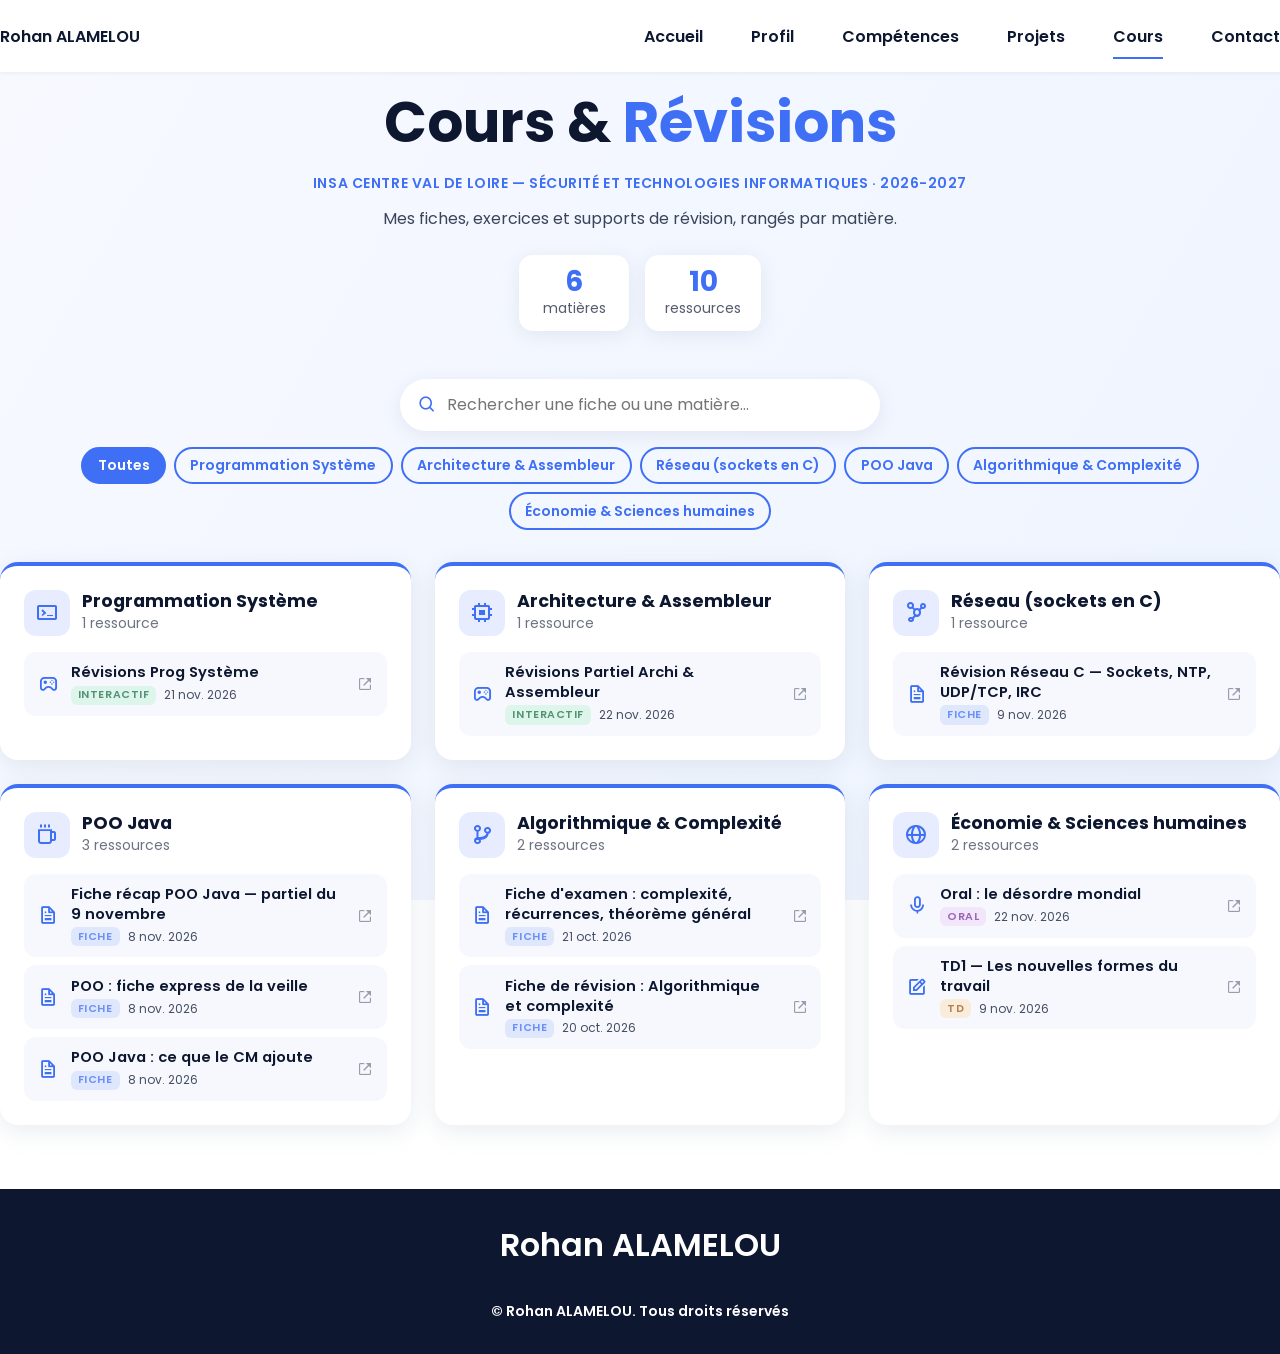
==== cours.html @ bf13a0bb "Ajoute une page hub Cours & Révisions - cours.html : hub des fiches de révision par matière (recherc" ====
<!DOCTYPE html>
<html lang="fr">
    <head>
        <meta charset="UTF-8">
        <meta name="viewport" content="width=device-width, initial-scale=1.0">
        <link rel="stylesheet" href="assets/css/styles.css">
        <link rel="stylesheet" href="assets/css/cours.css">
        <link href='https://cdn.jsdelivr.net/npm/boxicons@2.0.5/css/boxicons.min.css' rel='stylesheet'>
        <title>Cours &amp; Révisions - Rohan ALAMELOU</title>
    </head>
    <body>
        <div class="animated-dots" aria-hidden="true"></div>

        <!--===== HEADER =====-->
        <header class="l-header">
            <nav class="nav bd-grid">
                <div>
                    <a href="index.html" class="nav__logo">Rohan ALAMELOU</a>
                </div>
                <div class="nav__menu" id="nav-menu">
                    <ul class="nav__list">
                        <li class="nav__item"><a href="index.html#home" class="nav__link">Accueil</a></li>
                        <li class="nav__item"><a href="index.html#about" class="nav__link">Profil</a></li>
                        <li class="nav__item"><a href="index.html#skills" class="nav__link">Compétences</a></li>
                        <li class="nav__item"><a href="index.html#experience-details" class="nav__link">Projets</a></li>
                        <li class="nav__item"><a href="cours.html" class="nav__link active-link">Cours</a></li>
                        <li class="nav__item"><a href="index.html#contact" class="nav__link">Contact</a></li>
                    </ul>
                </div>
                <div class="nav__toggle" id="nav-toggle">
                    <i class='bx bx-menu'></i>
                </div>
            </nav>
        </header>

        <main class="l-main">
            <!--===== EN-TÊTE DU HUB =====-->
            <section class="hub section bd-grid">
                <div class="hub__intro">
                    <h1 class="hub__title">Cours &amp; <span class="hub__title-color">Révisions</span></h1>
                    <p class="hub__formation" id="hub-formation"></p>
                    <p class="hub__lead">Mes fiches, exercices et supports de révision, rangés par matière.</p>
                    <div class="hub__stats" id="hub-stats"></div>
                    <p class="hub__next-exam" id="hub-next-exam" hidden></p>
                </div>

                <!--===== RECHERCHE + FILTRES =====-->
                <div class="hub__toolbar">
                    <label class="hub__search">
                        <i class='bx bx-search'></i>
                        <input type="search" id="hub-search" placeholder="Rechercher une fiche ou une matière…" autocomplete="off">
                    </label>
                    <div class="hub__filters" id="hub-filters" role="group" aria-label="Filtrer par matière"></div>
                </div>

                <!--===== MATIÈRES (générées par assets/js/cours.js) =====-->
                <div class="hub__grid" id="hub-grid"></div>
                <p class="hub__empty" id="hub-empty" hidden>Aucun résultat.</p>
            </section>
        </main>

        <!--===== FOOTER =====-->
        <footer class="footer">
            <p class="footer__title">Rohan ALAMELOU</p>
            <div class="footer__social"></div>
            <p class="footer__copy">&#169; Rohan ALAMELOU. Tous droits réservés</p>
        </footer>

        <script src="assets/js/cours-data.js"></script>
        <script src="assets/js/cours.js"></script>
    </body>
</html>
---- assets/css/styles.css ----
/*===== GOOGLE FONTS =====*/
@import url("https://fonts.googleapis.com/css2?family=Poppins:wght@400;600;700&display=swap");
/*===== VARIABLES CSS =====*/
:root {
  --header-height: 3rem;
  --font-semi: 600;
  /*===== Colores =====*/
  /*Purple 260 - Red 355 - Blue 224 - Pink 340*/
  /* HSL color mode */
  --hue-color: 224;
  --first-color: hsl(var(--hue-color), 89%, 60%);
  --second-color: hsl(var(--hue-color), 56%, 12%);
  /*===== Fuente y tipografia =====*/
  --body-font: "Poppins", sans-serif;
  --big-font-size: 2rem;
  --h2-font-size: 1.25rem;
  --normal-font-size: .938rem;
  --smaller-font-size: .75rem;
  /*===== Margenes =====*/
  --mb-2: 1rem;
  --mb-4: 2rem;
  --mb-5: 2.5rem;
  --mb-6: 3rem;
  /*===== z index =====*/
  --z-back: -10;
  --z-fixed: 100;
}
@media screen and (min-width: 968px) {
  :root {
    --big-font-size: 3.5rem;
    --h2-font-size: 2rem;
    --normal-font-size: 1rem;
    --smaller-font-size: .875rem;
  }
}

/*===== BASE =====*/
*, ::before, ::after {
  box-sizing: border-box;
}

html {
  scroll-behavior: smooth;
}

body {
  margin: var(--header-height) 0 0 0;
  font-family: var(--body-font);
  font-size: var(--normal-font-size);
  color: var(--second-color);
  transition: opacity 0.3s ease, transform 0.3s ease;
}

h1, h2, p {
  margin: 0;
}

ul {
  margin: 0;
  padding: 0;
  list-style: none;
}

a {
  text-decoration: none;
}

img {
  max-width: 100%;
  height: auto;
  display: block;
}

/*===== ANIMATED BACKGROUND =====*/
.animated-dots {
  position: fixed;
  inset: 0;
  z-index: -1;
  pointer-events: none;
  background: linear-gradient(120deg, #f7f9ff, #eef4ff, #f9f7ff, #eefcff);
  background-size: 300% 300%;
  animation: gradient-shift 18s ease-in-out infinite;
}
@keyframes gradient-shift {
  0% {
    background-position: 0% 50%;
  }
  50% {
    background-position: 100% 50%;
  }
  100% {
    background-position: 0% 50%;
  }
}
@media (prefers-reduced-motion: reduce) {
  .animated-dots {
    animation: none;
  }
}

/*===== CLASS CSS ===== */
.section-title {
  position: relative;
  font-size: var(--h2-font-size);
  color: var(--first-color);
  margin-top: var(--mb-2);
  margin-bottom: var(--mb-4);
  text-align: center;
}
.section-title--spaced {
  margin-bottom: calc(var(--mb-4) + 6rem);
}
.section-title::after {
  position: absolute;
  content: "";
  width: 64px;
  height: 0.18rem;
  left: 0;
  right: 0;
  margin: auto;
  top: 2rem;
  background-color: var(--first-color);
}

.section {
  padding-top: 3rem;
  padding-bottom: 2rem;
}

/*===== LAYOUT =====*/
.bd-grid {
  max-width: 1180px;
  display: grid;
  margin-left: var(--mb-2);
  margin-right: var(--mb-2);
}

.l-header {
  width: 100%;
  position: fixed;
  top: 0;
  left: 0;
  z-index: var(--z-fixed);
  background-color: #fff;
  box-shadow: 0 1px 4px rgba(146, 161, 176, 0.15);
}

/*===== NAV =====*/
.nav {
  height: var(--header-height);
  display: flex;
  justify-content: space-between;
  align-items: center;
  font-weight: var(--font-semi);
}
@media screen and (max-width: 767px) {
  .nav__menu {
    position: fixed;
    top: var(--header-height);
    right: -100%;
    width: 80%;
    height: 100%;
    padding: 2rem;
    background-color: var(--second-color);
    transition: 0.5s;
  }
}
.nav__item {
  margin-bottom: var(--mb-4);
}
.nav__link {
  position: relative;
  color: #fff;
}
.nav__link:hover {
  position: relative;
}
.nav__link:hover::after {
  position: absolute;
  content: "";
  width: 100%;
  height: 0.18rem;
  left: 0;
  top: 2rem;
  background-color: var(--first-color);
}
.nav__logo {
  color: var(--second-color);
}
.nav__toggle {
  color: var(--second-color);
  font-size: 1.5rem;
  cursor: pointer;
}

/* language toggle button */
.nav__lang {
  display: inline-flex;
  align-items: center;
  margin-right: 0.75rem;
}
.lang-button {
  background: transparent;
  border: 2px solid var(--first-color);
  color: var(--first-color);
  font-size: 0.9rem;
  font-weight: var(--font-semi);
  letter-spacing: 0.08em;
  padding: 0.3rem 0.65rem;
  border-radius: 999px;
  cursor: pointer;
  line-height: 1;
  transition: background 0.2s ease, color 0.2s ease, transform 0.2s ease, box-shadow 0.2s ease;
}
.lang-button:hover {
  background: var(--first-color);
  color: #fff;
  transform: translateY(-1px);
  box-shadow: 0 8px 18px rgba(46, 96, 255, 0.2);
}
@media screen and (max-width: 767px) {
  .nav__menu .lang-button {
    color: #fff;
    border-color: rgba(255, 255, 255, 0.7);
  }
  .nav__menu .lang-button:hover {
    background: #fff;
    color: var(--second-color);
  }
}
/* transformation effect when switching languages */
body.language-switch {
  opacity: 0.4;
  transform: scale(0.985);
}

/*Active menu*/
.active-link::after {
  position: absolute;
  content: "";
  width: 100%;
  height: 0.18rem;
  left: 0;
  top: 2rem;
  background-color: var(--first-color);
}

/*=== Show menu ===*/
.show {
  right: 0;
}

/*===== HOME =====*/
.home {
  position: relative;
  row-gap: 5rem;
  padding: 4rem 0 5rem;
}
.home__data {
  align-self: center;
}
.home__title {
  font-size: var(--big-font-size);
  margin-bottom: var(--mb-5);
}
.home__title-color {
  color: var(--first-color);
}
.home__title-typed {
  position: relative;
  display: inline-block;
  white-space: nowrap;
  line-height: 1.1;
  min-height: 1em;
}
.home__title-typed::after {
  content: "";
  position: absolute;
  right: -0.2em;
  top: 0.05em;
  width: 0.12em;
  height: 1em;
  background: currentColor;
  animation: caret-blink 1s step-end infinite;
}
@keyframes caret-blink {
  50% {
    opacity: 0;
  }
}
.home__social {
  display: flex;
  flex-direction: column;
}
.home__social-icon {
  width: max-content;
  margin-bottom: var(--mb-2);
  font-size: 1.5rem;
  color: var(--second-color);
}
.home__social-icon:hover {
  color: var(--first-color);
}
.home__img {
  position: absolute;
  right: 0;
  bottom: 0;
  width: 260px;
}
.home__blob {
  fill: var(--first-color);
}
.home__blob-img {
  width: 360px;
}

/*BUTTONS*/
.button {
  display: inline-block;
  background-color: var(--first-color);
  color: #fff;
  padding: 0.75rem 2.5rem;
  font-weight: var(--font-semi);
  border-radius: 0.5rem;
  transition: 0.3s;
}
.button:hover {
  box-shadow: 0px 10px 36px rgba(0, 0, 0, 0.15);
}
.button--outline {
  background-color: transparent;
  color: var(--first-color);
  border: 2px solid var(--first-color);
}
.button--outline:hover {
  background-color: var(--first-color);
  color: #fff;
}

/* ===== ABOUT =====*/
.about__container {
  row-gap: 2rem;
  text-align: center;
}
.about__subtitle {
  margin-bottom: var(--mb-2);
}
.about__title {
  justify-self: center;
  align-self: center;
  text-align: center;
}
.about__text {
  font-size: 1.02rem;
  line-height: 1.7;
  margin-bottom: 0.9rem;
}
.about__actions {
  display: flex;
  flex-wrap: wrap;
  gap: 1rem;
  justify-content: center;
  margin-top: var(--mb-3);
}
.about__item {
  display: flex;
  gap: 0.6rem;
  align-items: flex-start;
}
.about__item span {
  display: inline-block;
}
.about__icon {
  color: var(--first-color);
  font-size: 1.1rem;
  margin-top: 0.15rem;
}
.about__extra {
  margin-top: var(--mb-2);
  text-align: left;
}
.about__img {
  justify-self: center;
  display: flex;
  flex-direction: column;
  align-items: center;
  gap: 0.75rem;
}
.about__img img {
  width: 200px;
  border-radius: 0.5rem;
}

/* ===== SKILLS =====*/
.skills__container {
  row-gap: 2rem;
  text-align: center;
}
.skills__subtitle {
  margin-bottom: var(--mb-2);
}
.skills__text {
  margin-bottom: var(--mb-4);
}
.skills__groups {
  display: grid;
  gap: 1.5rem;
}
.skills__group {
  position: relative;
  padding: 1rem 1.25rem;
  margin-right: 0;
  border-radius: 0.75rem;
  background: #fff;
  box-shadow: 0px 4px 18px rgba(14, 36, 49, 0.1);
  overflow: visible;
}
.skills__group-icon {
  position: absolute;
  right: -20rem;
  top: 50%;
  transform: translateY(-50%);
  color: var(--first-color);
  font-size: 10.5rem;
  line-height: 1;
  opacity: 0.9;
}
.skills__desc {
  margin-bottom: var(--mb-2);
}

.skills__list {
  margin: 0 0 var(--mb-2) 0;
  padding-left: 0;
  list-style: none;
  display: grid;
  gap: 0.4rem;
}
.skills__list li {
  position: relative;
  padding-left: 1.4rem;
  color: var(--second-color);
}
.skills__list li::before {
  content: '\2192';
  position: absolute;
  left: 0;
  top: 0;
  color: var(--first-color);
  font-weight: 700;
}
.skills__data {
  display: flex;
  justify-content: space-between;
  align-items: center;
  position: relative;
  font-weight: var(--font-semi);
  padding: 0.5rem 1rem;
  margin-bottom: var(--mb-4);
  border-radius: 0.5rem;
  box-shadow: 0px 4px 25px rgba(14, 36, 49, 0.15);
}
.skills__icon {
  font-size: 2rem;
  margin-right: var(--mb-2);
  color: var(--first-color);
}
.skills__names {
  display: flex;
  align-items: center;
}
.skills__bar {
  position: absolute;
  left: 0;
  bottom: 0;
  background-color: var(--first-color);
  height: 0.25rem;
  border-radius: 0.5rem;
  z-index: var(--z-back);
}
.skills__html {
  width: 58%;
}
.skills__css {
  width: 58%;
}
.skills__js {
  width: 58%;
}
.skills__ux {
  width: 58%;
}
.skills__cyber {
  width: 80%;
}
.skills__network {
  width: 80%;
}
.skills__monitoring {
  width: 65%;
}
.skills__virtual {
  width: 65%;
}
.skills__img {
  border-radius: 0.5rem;
}
.skills__services {
  margin: 1.25rem 0 1.5rem;
}
.skills__services-title {
  font-size: 1rem;
  margin-bottom: 0.75rem;
}
.skills__services-grid {
  display: grid;
  grid-template-columns: repeat(auto-fit, minmax(120px, 1fr));
  gap: 0.75rem;
}
.skills__service {
  border: 1px solid rgba(14, 36, 49, 0.12);
  border-radius: 0.5rem;
  padding: 0.6rem 0.75rem;
  text-align: center;
  font-size: 0.9rem;
  background: #fff;
}

/* ===== WORK =====*/
.work__container {
  row-gap: 2rem;
}
.work__img {
  box-shadow: 0px 4px 25px rgba(14, 36, 49, 0.15);
  border-radius: 0.5rem;
  overflow: hidden;
}
.work__text {
  padding: 0.85rem 1rem;
}
.work__img img {
  transition: 1s;
}
.work__link {
  display: block;
}
.work__img img:hover {
  transform: scale(1.1);
}

/* ===== CV =====*/
.cv__container {
  row-gap: 1.5rem;
  text-align: center;
}
.cv__text {
  margin-bottom: var(--mb-2);
}
.cv__actions {
  display: flex;
  flex-wrap: wrap;
  justify-content: center;
  gap: 1rem;
}

/* ===== EXPERIENCE DETAILS =====*/
.experience__container {
  row-gap: 2rem;
}
.experience__item {
  display: grid;
  gap: 1.5rem;
  column-gap: 2.5rem;
  align-items: start;
  padding: 1.5rem;
  border-radius: 0.75rem;
  box-shadow: 0px 4px 25px rgba(14, 36, 49, 0.15);
  background-color: #fff;
}
.experience__content {
  order: 2;
}
.experience__media {
  order: 1;
}
.experience__actions {
  order: 3;
}
.experience__title {
  margin-bottom: var(--mb-2);
}
.experience__text {
  margin-bottom: var(--mb-2);
}
.experience__media {
  display: flex;
  flex-direction: column;
  gap: 0.75rem;
  align-self: flex-start;
}
.experience__media img {
  border-radius: 0.5rem;
  display: block;
  width: 100%;
}
.experience__media-link {
  position: relative;
  display: block;
  overflow: hidden;
  border-radius: 0.5rem;
}
.experience__media-link img {
  transition: transform 0.4s ease, filter 0.4s ease;
}
.experience__media-overlay {
  position: absolute;
  inset: 0;
  display: flex;
  align-items: center;
  justify-content: center;
  background: rgba(10, 15, 25, 0.55);
  color: #fff;
  font-weight: var(--font-semi);
  letter-spacing: 0.02em;
  opacity: 0;
  transform: translateY(10px);
  transition: opacity 0.3s ease, transform 0.3s ease;
}
.experience__media-link:hover img,
.experience__media-link:focus-visible img {
  filter: brightness(0.7);
  transform: scale(1.03);
}
.experience__media-link:hover .experience__media-overlay,
.experience__media-link:focus-visible .experience__media-overlay {
  opacity: 1;
  transform: translateY(0);
}
.experience__actions {
  text-align: center;
}
.experience__tech-title {
  font-size: 0.95rem;
  margin: 2.5rem 0 0;
  text-align: center;
}
.experience__tech-logos {
  display: flex;
  justify-content: center;
  align-items: center;
  gap: 0.5rem;
  margin-top: 0.5rem;
  flex-wrap: wrap;
}
.experience__tech-logos img {
  height: 102px;
  width: auto;
  display: block;
}
.tech-chip {
  display: inline-flex;
  flex-direction: column;
  align-items: center;
  gap: 0.35rem;
  padding: 0.5rem 0.6rem;
  border: 2px solid transparent;
  border-radius: 0.6rem;
  transition: border-color 0.2s ease, transform 0.2s ease;
}
.tech-chip--text {
  padding: 0.4rem 0.7rem;
}
.tech-chip__text {
  font-size: 0.85rem;
  line-height: 1;
}
.tech-chip__label {
  font-size: 0.85rem;
  opacity: 0;
  transform: translateY(-4px);
  transition: opacity 0.2s ease, transform 0.2s ease;
}
.tech-chip:hover {
  border-color: #2f6bff;
  transform: translateY(-2px);
}
.tech-chip:hover .tech-chip__label {
  opacity: 1;
  transform: translateY(0);
}

/* ===== FUTURE PROJECTS =====*/
.future__container {
  row-gap: 2rem;
}
.future__item--bounce {
  animation: future-bounce 2s ease-in-out infinite;
}
@keyframes future-bounce {
  0%, 100% {
    transform: translateY(0);
  }
  50% {
    transform: translateY(-6px);
  }
}
@media (prefers-reduced-motion: reduce) {
  .future__item--bounce {
    animation: none;
  }
  .parcours__item--bounce {
    animation: none;
  }
}

/* ===== PARCOURS =====*/
.parcours__container {
  position: relative;
  row-gap: 2rem;
  padding-left: 1.5rem;
}


.parcours__subheading {
  margin: 0 0 var(--mb-2) calc(var(--mb-2) + 19.6rem);
  font-size: 1.2rem;
  font-weight: 600;
  color: var(--second-color);
}

.parcours__container::before {
  content: "";
  position: absolute;
  left: 0.4rem;
  top: 0.2rem;
  bottom: 0.2rem;
  width: 2px;
  background-color: var(--first-color);
}
.parcours__item {
  position: relative;
  padding-left: 1.5rem;
}
.parcours__item--bounce {
  animation: future-bounce 2s ease-in-out infinite;
}
.parcours__item::before {
  content: "";
  position: absolute;
  left: 0.1rem;
  top: 0.6rem;
  width: 1.25rem;
  height: 2px;
  background-color: var(--first-color);
}
.parcours__title {
  margin-bottom: 0.25rem;
}
.parcours__sublist {
  margin: 0.5rem 0 0 0;
  padding-left: 0;
  list-style: none;
}
.parcours__sublist li {
  position: relative;
  padding-left: 1.5rem;
  margin-bottom: 0.4rem;
  color: var(--second-color);
}
.parcours__sublist li::before {
  content: "";
  position: absolute;
  left: 0;
  top: 0.65rem;
  width: 1.1rem;
  height: 2px;
  background-color: var(--first-color);
}
.parcours__extras {
  margin-top: var(--mb-4);
  row-gap: 1.5rem;
}
.parcours__extra {
  display: grid;
  grid-template-columns: 140px 1fr;
  gap: 1.25rem;
  align-items: center;
  padding: 1rem;
  border-radius: 0.75rem;
  box-shadow: 0px 4px 25px rgba(14, 36, 49, 0.15);
  background-color: #fff;
}
.parcours__extra-media img {
  border-radius: 0.5rem;
}
.parcours__extra-title {
  margin-bottom: 0.35rem;
}
.parcours__extra-text {
  margin-bottom: 0;
}
.experience__list {
  margin: 0 0 var(--mb-2) 0;
  padding-left: 0;
  list-style: none;
}
.experience__list li {
  position: relative;
  padding-left: 1.25rem;
  margin-bottom: 0.5rem;
}
.experience__list li::before {
  content: "➤";
  position: absolute;
  left: 0;
  top: 0;
  color: var(--first-color);
  font-size: 0.9rem;
  line-height: 1.4;
}

/* ===== CONTACT =====*/
.contact__input {
  width: 100%;
  font-size: var(--normal-font-size);
  font-weight: var(--font-semi);
  padding: 1rem;
  border-radius: 0.5rem;
  border: 1.5px solid var(--second-color);
  outline: none;
  margin-bottom: var(--mb-4);
}
.contact__button {
  display: block;
  border: none;
  outline: none;
  font-size: var(--normal-font-size);
  cursor: pointer;
  margin-left: auto;
}
.contact__container {
  display: grid;
  grid-template-columns: repeat(3, minmax(0, 1fr));
  grid-auto-rows: 1fr;
  gap: 1.5rem;
  width: 100%;
  max-width: 900px;
  margin: 0 auto;
  justify-items: stretch;
}
.contact__card {
  display: flex;
  align-items: flex-start;
  gap: 1rem;
  padding: 1.25rem 1.5rem;
  border-radius: 0.85rem;
  background: #f7f9ff;
  border: 1px solid rgba(0, 0, 0, 0.06);
  box-shadow: 0 10px 25px rgba(30, 63, 120, 0.08);
  height: 100%;
  width: 100%;
  min-width: 0;
}
.contact__icon {
  display: grid;
  place-items: center;
  width: 48px;
  height: 48px;
  border-radius: 999px;
  background: rgba(30, 99, 255, 0.1);
  color: #1e63ff;
  font-size: 1.4rem;
}
.contact__title {
  font-size: 1rem;
  margin-bottom: 0.35rem;
}
.contact__details {
  display: flex;
  flex-direction: column;
  gap: 0.1rem;
}
.contact__link {
  color: var(--second-color);
  font-weight: var(--font-semi);
  word-break: break-word;
}
.contact__link:hover {
  color: var(--first-color);
}

/* ===== PDF MODAL ===== */
.pdf-modal {
  position: fixed;
  inset: 0;
  display: none;
  align-items: center;
  justify-content: center;
  z-index: 1000;
}
.pdf-modal.is-open {
  display: flex;
}
.pdf-modal__backdrop {
  position: absolute;
  inset: 0;
  background: rgba(9, 14, 22, 0.7);
}
.pdf-modal__dialog {
  position: relative;
  width: min(1100px, 94vw);
  height: min(82vh, 900px);
  background: linear-gradient(135deg, rgba(14, 36, 49, 0.06), rgba(32, 119, 255, 0.08));
  border-radius: 1.1rem;
  overflow: hidden;
  border: 1px solid rgba(14, 36, 49, 0.12);
  box-shadow: 0 30px 70px rgba(14, 36, 49, 0.28);
  z-index: 1;
  display: grid;
  grid-template-rows: auto 1fr;
}
.pdf-modal__close {
  justify-self: end;
  margin: 0.65rem 0.75rem 0.35rem;
  width: 36px;
  height: 36px;
  border-radius: 999px;
  border: none;
  background: #e8f0ff;
  color: var(--second-color);
  font-size: 1.4rem;
  cursor: pointer;
}
.pdf-modal__close:hover {
  background: #dfe9ff;
}
.pdf-modal__frame {
  width: 100%;
  height: 100%;
  border: none;
}

/* ===== FOOTER =====*/
.footer {
  background-color: var(--second-color);
  color: #fff;
  text-align: center;
  font-weight: var(--font-semi);
  padding: 2rem 0;
}
.footer__title {
  font-size: 2rem;
  margin-bottom: var(--mb-4);
}
.footer__social {
  margin-bottom: var(--mb-4);
}
.footer__icon {
  font-size: 1.5rem;
  color: #fff;
  margin: 0 var(--mb-2);
}
.footer__copy {
  font-size: var(--smaller-font-size);
}

/* ===== MEDIA QUERIES=====*/
@media screen and (max-width: 320px) {
  .home {
    row-gap: 2rem;
  }
  .home__img {
    width: 200px;
  }
}
@media screen and (max-width: 575px) {
  .parcours__extra {
    grid-template-columns: 1fr;
    text-align: center;
  }
  .parcours__extra-media {
    justify-self: center;
    max-width: 220px;
  }
}
@media screen and (min-width: 576px) {
  .home {
    padding: 4rem 0 2rem;
  }
  .home__social {
    padding-top: 0;
    padding-bottom: 2.5rem;
    flex-direction: row;
    align-self: flex-end;
  }
  .home__social-icon {
    margin-bottom: 0;
    margin-right: var(--mb-4);
  }
  .home__img {
    width: 300px;
    bottom: 25%;
  }
  .about__container {
    grid-template-columns: 0.8fr 1.2fr;
    align-items: center;
    text-align: initial;
    column-gap: 2rem;
  }
  .about__actions {
    justify-content: flex-start;
  }
  .skills__container {
    grid-template-columns: 0.7fr;
    justify-content: center;
    column-gap: 1rem;
  }
  .work__container {
    grid-template-columns: repeat(2, 1fr);
    column-gap: 2rem;
    padding-top: 2rem;
  }
  .experience__item {
    grid-template-columns: 1fr 1fr;
  }
  .experience__actions {
    grid-column: 1 / -1;
  }
  .contact__form {
    width: 360px;
    padding-top: 2rem;
  }
  .contact__container {
    justify-items: center;
  }
}
@media screen and (min-width: 768px) {
  body {
    margin: 0;
  }
  .section {
    padding-top: 4rem;
    padding-bottom: 3rem;
  }
  .section-title {
    margin-bottom: var(--mb-6);
  }
  .section-title::after {
    width: 80px;
    top: 3rem;
  }
  .nav {
    height: calc(var(--header-height) + 1.5rem);
  }
  .nav__list {
    display: flex;
    padding-top: 0;
  }
  .nav__item {
    margin-left: var(--mb-6);
    margin-bottom: 0;
  }
  .nav__toggle {
    display: none;
  }
  .nav__link {
    color: var(--second-color);
  }
  .home {
    padding: 8rem 0 2rem;
  }
  .home__img {
    width: 400px;
    bottom: 10%;
  }
  .about__container {
    padding-top: 0.5rem;
    grid-template-columns: 0.8fr 1.2fr;
    column-gap: 2.5rem;
    align-items: center;
  }
  .about__img img {
    width: 300px;
  }
  .about__img {
    align-items: flex-start;
  }
  .about__extra {
    text-align: left;
  }
  .about__text {
    font-size: 1.1rem;
  }
  .skills__container {
    grid-template-columns: repeat(2, 1fr);
    column-gap: 2rem;
    align-items: center;
    text-align: initial;
  }
  .work__container {
    grid-template-columns: repeat(3, 1fr);
    column-gap: 2rem;
  }
  .experience__item {
    padding: 2rem;
  }
}
@media screen and (min-width: 992px) {
  .bd-grid {
    max-width: 1280px;
    margin-left: auto;
    margin-right: auto;
  }
  .home {
    padding: 10rem 0 2rem;
  }
  .home__img {
    width: 450px;
  }
}
---- assets/css/cours.css ----
/*===== HUB COURS & RÉVISIONS =====*/
/* Réutilise les variables de styles.css (--first-color, --second-color, police Poppins) */

.hub {
    padding-top: 3rem;
    padding-bottom: 4rem;
    row-gap: 2rem;
}

/* --- En-tête --- */
.hub__intro {
    text-align: center;
}
.hub__title {
    font-size: var(--big-font-size);
    color: var(--second-color);
    margin-bottom: .5rem;
}
.hub__title-color {
    color: var(--first-color);
}
.hub__formation {
    font-weight: var(--font-semi);
    color: var(--first-color);
    font-size: var(--smaller-font-size);
    letter-spacing: .04em;
    text-transform: uppercase;
    margin-bottom: .75rem;
}
.hub__lead {
    max-width: 560px;
    margin: 0 auto 1.5rem;
    opacity: .8;
}
.hub__stats {
    display: flex;
    justify-content: center;
    gap: 1rem;
    margin-bottom: 1rem;
}
.hub__stat {
    display: flex;
    flex-direction: column;
    align-items: center;
    min-width: 110px;
    padding: .75rem 1.25rem;
    background: #fff;
    border-radius: 14px;
    box-shadow: 0 4px 18px rgba(146, 161, 176, .18);
}
.hub__stat-value {
    font-size: 1.75rem;
    font-weight: 700;
    color: var(--first-color);
    line-height: 1.1;
}
.hub__stat-label {
    font-size: var(--smaller-font-size);
    opacity: .7;
}
.hub__next-exam {
    display: inline-flex;
    align-items: center;
    gap: .4rem;
    padding: .5rem 1rem;
    border-radius: 999px;
    background: hsl(var(--hue-color), 89%, 95%);
    color: var(--second-color);
    font-size: var(--smaller-font-size);
    text-align: left;
    max-width: 100%;
}
.hub__next-exam i {
    color: var(--first-color);
    font-size: 1.1rem;
    flex-shrink: 0;
}
.hub__next-exam[hidden] {
    display: none;
}

/* --- Recherche + filtres --- */
.hub__toolbar {
    display: flex;
    flex-direction: column;
    gap: 1rem;
}
.hub__search {
    display: flex;
    align-items: center;
    gap: .5rem;
    max-width: 480px;
    width: 100%;
    margin: 0 auto;
    padding: .65rem 1rem;
    background: #fff;
    border: 2px solid transparent;
    border-radius: 999px;
    box-shadow: 0 4px 18px rgba(146, 161, 176, .18);
    transition: border-color .2s ease;
}
.hub__search:focus-within {
    border-color: var(--first-color);
}
.hub__search i {
    font-size: 1.2rem;
    color: var(--first-color);
}
.hub__search input {
    flex: 1;
    border: none;
    outline: none;
    font: inherit;
    color: var(--second-color);
    background: transparent;
}
.hub__filters {
    display: flex;
    flex-wrap: wrap;
    justify-content: center;
    gap: .5rem;
}
.hub__chip {
    font: inherit;
    font-size: var(--smaller-font-size);
    font-weight: var(--font-semi);
    padding: .4rem .9rem;
    border-radius: 999px;
    border: 2px solid var(--first-color);
    background: transparent;
    color: var(--first-color);
    cursor: pointer;
    transition: background .2s ease, color .2s ease, transform .2s ease;
}
.hub__chip:hover {
    transform: translateY(-1px);
}
.hub__chip.is-active {
    background: var(--first-color);
    color: #fff;
}

/* --- Grille de matières --- */
.hub__grid {
    display: grid;
    grid-template-columns: 1fr;
    gap: 1.5rem;
}
.hub__card {
    background: #fff;
    border-radius: 18px;
    padding: 1.5rem;
    box-shadow: 0 6px 24px rgba(146, 161, 176, .2);
    border-top: 4px solid var(--first-color);
    transition: transform .25s ease, box-shadow .25s ease;
}
.hub__card:hover {
    transform: translateY(-3px);
    box-shadow: 0 12px 30px rgba(46, 96, 255, .15);
}
.hub__card-head {
    display: flex;
    align-items: flex-start;
    gap: .75rem;
    margin-bottom: 1rem;
}
.hub__card-info {
    display: flex;
    flex-direction: column;
    align-items: flex-start;
    min-width: 0;
}
.hub__card-icon {
    display: grid;
    place-items: center;
    width: 46px;
    height: 46px;
    flex-shrink: 0;
    border-radius: 12px;
    background: hsl(var(--hue-color), 89%, 95%);
    color: var(--first-color);
    font-size: 1.5rem;
}
.hub__card-title {
    font-size: 1.1rem;
    margin: 0;
    line-height: 1.3;
}
.hub__card-count {
    font-size: var(--smaller-font-size);
    opacity: .6;
}
.hub__exam {
    margin-top: .4rem;
    display: inline-flex;
    align-items: center;
    gap: .25rem;
    font-size: .75rem;
    font-weight: var(--font-semi);
    padding: .25rem .6rem;
    border-radius: 999px;
    background: hsl(var(--hue-color), 89%, 95%);
    color: var(--first-color);
    white-space: nowrap;
}
.hub__exam--soon {
    background: hsl(355, 85%, 95%);
    color: hsl(355, 70%, 48%);
}

/* --- Liste des ressources --- */
.hub__res-list {
    display: flex;
    flex-direction: column;
    gap: .5rem;
}
.hub__res {
    display: flex;
    align-items: center;
    gap: .75rem;
    padding: .7rem .85rem;
    border-radius: 12px;
    color: var(--second-color);
    background: #f6f8fe;
    transition: background .2s ease;
}
.hub__res:hover {
    background: hsl(var(--hue-color), 89%, 94%);
}
.hub__res-icon {
    font-size: 1.3rem;
    color: var(--first-color);
    flex-shrink: 0;
}
.hub__res-body {
    display: flex;
    flex-direction: column;
    flex: 1;
    min-width: 0;
}
.hub__res-title {
    font-weight: var(--font-semi);
    font-size: .92rem;
    line-height: 1.35;
}
.hub__res-meta {
    display: flex;
    align-items: center;
    gap: .5rem;
    font-size: .75rem;
    opacity: .75;
    margin-top: .15rem;
}
.hub__res-arrow {
    opacity: .4;
    transition: opacity .2s ease, transform .2s ease;
}
.hub__res:hover .hub__res-arrow {
    opacity: 1;
    transform: translate(2px, -2px);
}
.hub__res-empty {
    font-size: var(--smaller-font-size);
    opacity: .6;
    padding: .5rem 0;
}

/* Étiquettes de type */
.hub__tag {
    font-weight: var(--font-semi);
    font-size: .68rem;
    text-transform: uppercase;
    letter-spacing: .05em;
    padding: .1rem .45rem;
    border-radius: 6px;
    background: hsl(var(--hue-color), 89%, 92%);
    color: var(--first-color);
}
.hub__tag--interactif { background: hsl(150, 60%, 90%); color: hsl(150, 60%, 28%); }
.hub__tag--td         { background: hsl(35, 90%, 90%);  color: hsl(30, 80%, 35%); }
.hub__tag--oral       { background: hsl(280, 70%, 93%); color: hsl(280, 50%, 42%); }
.hub__tag--pdf        { background: hsl(355, 85%, 94%); color: hsl(355, 65%, 45%); }

.hub__empty {
    text-align: center;
    opacity: .6;
    padding: 2rem 0;
}

/* --- Responsive --- */
@media screen and (min-width: 700px) {
    .hub__grid {
        grid-template-columns: repeat(2, 1fr);
    }
}
@media screen and (min-width: 1100px) {
    .hub__grid {
        grid-template-columns: repeat(3, 1fr);
    }
}
@media screen and (min-width: 768px) {
    .hub {
        padding-top: 5rem;
    }
}
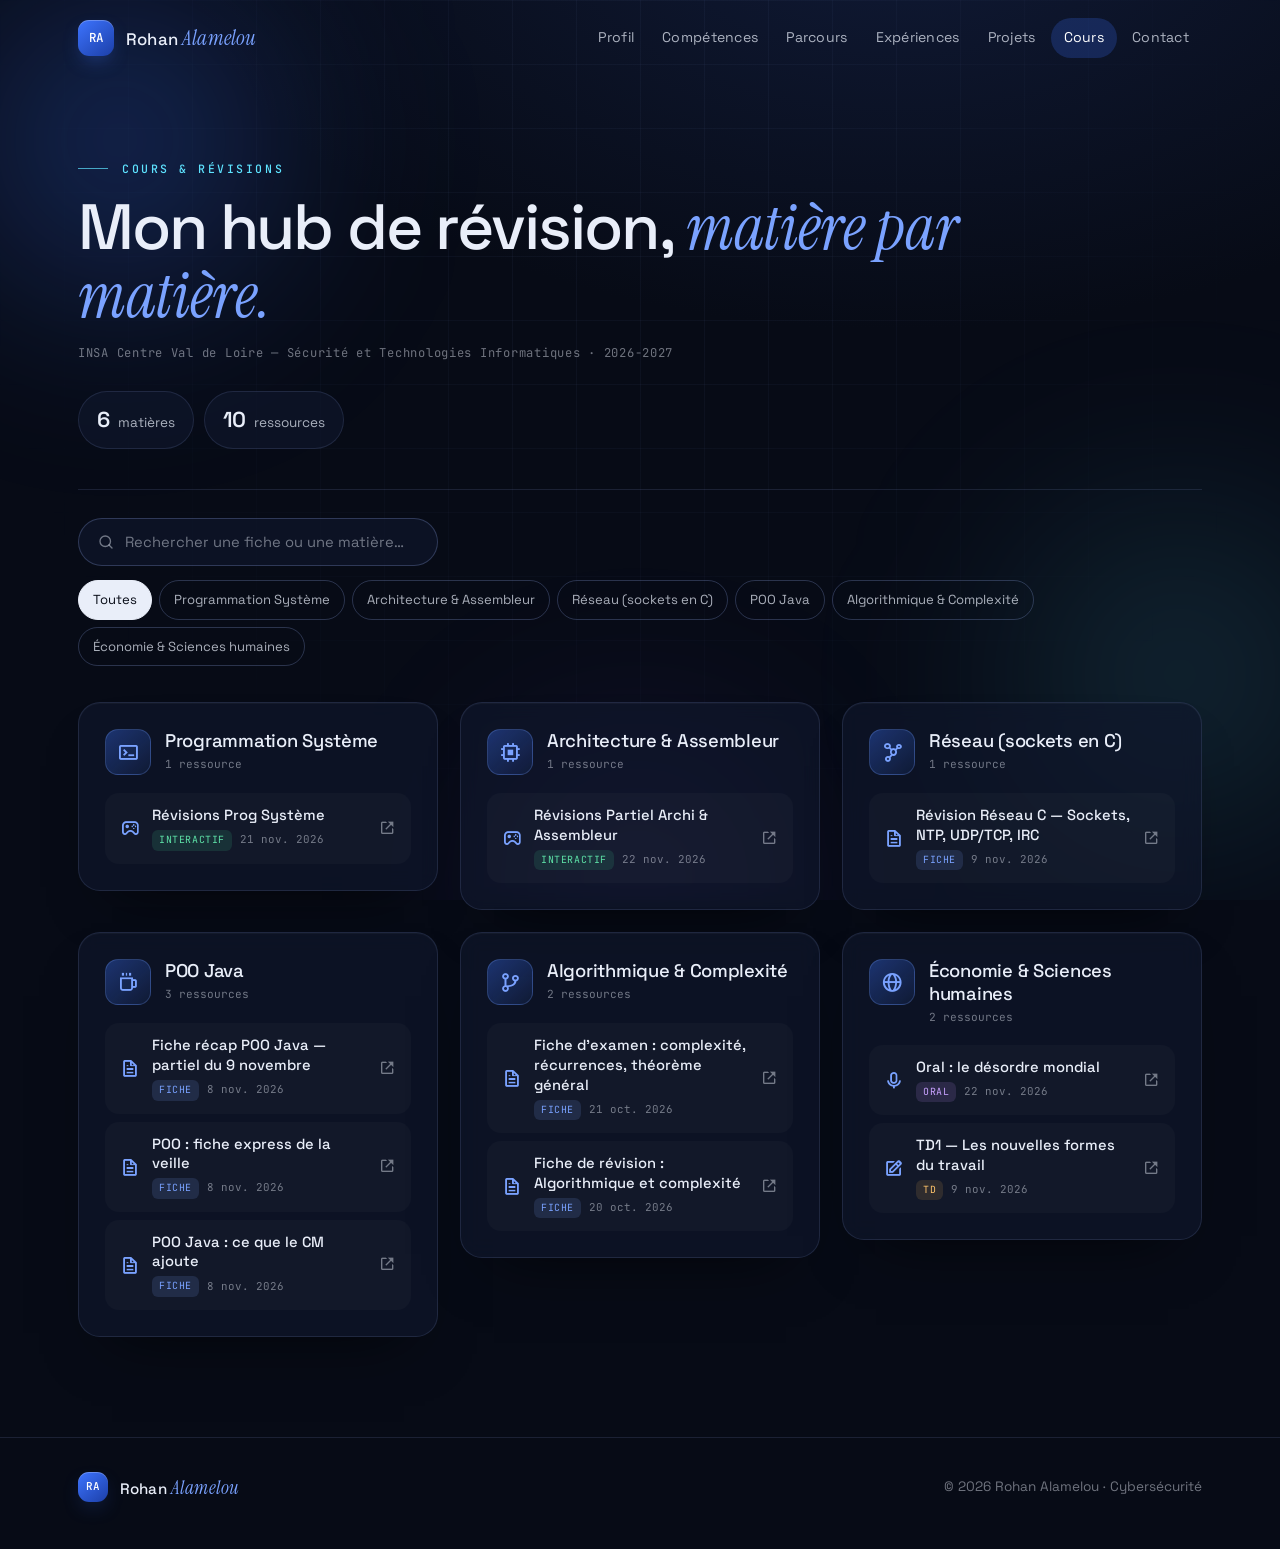
==== commit 0de7da13: "Refonte complète du portfolio - Nouveau design sombre orienté cyber : hero avec carte réseau animée " ====
--- a/cours.html
+++ b/cours.html
@@ -1,72 +1,78 @@
 <!DOCTYPE html>
 <html lang="fr">
-    <head>
-        <meta charset="UTF-8">
-        <meta name="viewport" content="width=device-width, initial-scale=1.0">
-        <link rel="stylesheet" href="assets/css/styles.css">
-        <link rel="stylesheet" href="assets/css/cours.css">
-        <link href='https://cdn.jsdelivr.net/npm/boxicons@2.0.5/css/boxicons.min.css' rel='stylesheet'>
-        <title>Cours &amp; Révisions - Rohan ALAMELOU</title>
-    </head>
-    <body>
-        <div class="animated-dots" aria-hidden="true"></div>
+<head>
+    <meta charset="UTF-8">
+    <meta name="viewport" content="width=device-width, initial-scale=1.0">
+    <title>Cours &amp; révisions — Rohan Alamelou</title>
+    <meta name="description" content="Hub de révision de Rohan Alamelou, élève ingénieur en cybersécurité à l'INSA Centre Val de Loire : fiches et pages interactives par matière.">
+    <meta name="theme-color" content="#070b16">
+    <link rel="icon" type="image/svg+xml" href="assets/img/favicon.svg">
+    <link rel="preconnect" href="https://fonts.googleapis.com">
+    <link rel="preconnect" href="https://fonts.gstatic.com" crossorigin>
+    <link href="https://fonts.googleapis.com/css2?family=Instrument+Serif:ital@0;1&family=JetBrains+Mono:wght@400;500&family=Space+Grotesk:wght@300;400;500;600;700&display=swap" rel="stylesheet">
+    <link rel="stylesheet" href="assets/css/site.css">
+    <link rel="stylesheet" href="assets/css/cours.css">
+    <link rel="stylesheet" href="https://cdn.jsdelivr.net/npm/boxicons@2.1.4/css/boxicons.min.css">
+</head>
+<body>
+    <div class="ambient" aria-hidden="true">
+        <span class="a"></span><span class="b"></span><span class="c"></span>
+        <div class="grid-bg"></div>
+    </div>
 
-        <!--===== HEADER =====-->
-        <header class="l-header">
-            <nav class="nav bd-grid">
-                <div>
-                    <a href="index.html" class="nav__logo">Rohan ALAMELOU</a>
-                </div>
-                <div class="nav__menu" id="nav-menu">
-                    <ul class="nav__list">
-                        <li class="nav__item"><a href="index.html#home" class="nav__link">Accueil</a></li>
-                        <li class="nav__item"><a href="index.html#about" class="nav__link">Profil</a></li>
-                        <li class="nav__item"><a href="index.html#skills" class="nav__link">Compétences</a></li>
-                        <li class="nav__item"><a href="index.html#experience-details" class="nav__link">Projets</a></li>
-                        <li class="nav__item"><a href="cours.html" class="nav__link active-link">Cours</a></li>
-                        <li class="nav__item"><a href="index.html#contact" class="nav__link">Contact</a></li>
-                    </ul>
-                </div>
-                <div class="nav__toggle" id="nav-toggle">
-                    <i class='bx bx-menu'></i>
-                </div>
-            </nav>
-        </header>
+    <header class="header" id="header">
+        <nav class="nav wrap">
+            <a href="index.html" class="logo"><span class="logo__mark">RA</span><span>Rohan <i>Alamelou</i></span></a>
+            <div class="nav__menu" id="nav-menu">
+                <a href="index.html#profil" class="nav__link">Profil</a>
+                <a href="index.html#competences" class="nav__link">Compétences</a>
+                <a href="index.html#parcours" class="nav__link">Parcours</a>
+                <a href="index.html#experiences" class="nav__link">Expériences</a>
+                <a href="index.html#projets" class="nav__link">Projets</a>
+                <a href="cours.html" class="nav__link is-active">Cours</a>
+                <a href="index.html#contact" class="nav__link">Contact</a>
+            </div>
+            <button class="nav__toggle" id="nav-toggle" type="button" aria-label="Menu"><span></span><span></span></button>
+        </nav>
+    </header>
 
-        <main class="l-main">
-            <!--===== EN-TÊTE DU HUB =====-->
-            <section class="hub section bd-grid">
-                <div class="hub__intro">
-                    <h1 class="hub__title">Cours &amp; <span class="hub__title-color">Révisions</span></h1>
-                    <p class="hub__formation" id="hub-formation"></p>
-                    <p class="hub__lead">Mes fiches, exercices et supports de révision, rangés par matière.</p>
+    <main class="hub">
+        <div class="wrap">
+            <!-- En-tête du hub -->
+            <div class="hub__head reveal">
+                <span class="eyebrow">Cours &amp; révisions</span>
+                <h1 class="hub__title">Mon hub de révision, <em>matière par matière.</em></h1>
+                <p class="hub__formation" id="hub-formation"></p>
+                <div class="hub__meta">
                     <div class="hub__stats" id="hub-stats"></div>
                     <p class="hub__next-exam" id="hub-next-exam" hidden></p>
                 </div>
+            </div>
 
-                <!--===== RECHERCHE + FILTRES =====-->
-                <div class="hub__toolbar">
-                    <label class="hub__search">
-                        <i class='bx bx-search'></i>
-                        <input type="search" id="hub-search" placeholder="Rechercher une fiche ou une matière…" autocomplete="off">
-                    </label>
-                    <div class="hub__filters" id="hub-filters" role="group" aria-label="Filtrer par matière"></div>
-                </div>
+            <!-- Recherche + filtres -->
+            <div class="hub__toolbar reveal d1">
+                <label class="hub__search">
+                    <svg viewBox="0 0 24 24"><circle cx="11" cy="11" r="7"/><path d="m20 20-4-4"/></svg>
+                    <input type="search" id="hub-search" placeholder="Rechercher une fiche ou une matière…" autocomplete="off">
+                </label>
+                <div class="hub__filters" id="hub-filters" role="group" aria-label="Filtrer par matière"></div>
+            </div>
 
-                <!--===== MATIÈRES (générées par assets/js/cours.js) =====-->
-                <div class="hub__grid" id="hub-grid"></div>
-                <p class="hub__empty" id="hub-empty" hidden>Aucun résultat.</p>
-            </section>
-        </main>
+            <!-- Matières (générées par assets/js/cours.js à partir de cours-data.js) -->
+            <div class="hub__grid" id="hub-grid"></div>
+            <p class="hub__empty" id="hub-empty" hidden>Aucun résultat.</p>
+        </div>
+    </main>
 
-        <!--===== FOOTER =====-->
-        <footer class="footer">
-            <p class="footer__title">Rohan ALAMELOU</p>
-            <div class="footer__social"></div>
-            <p class="footer__copy">&#169; Rohan ALAMELOU. Tous droits réservés</p>
-        </footer>
+    <footer class="footer">
+        <div class="wrap">
+            <a href="index.html" class="logo"><span class="logo__mark">RA</span><span>Rohan <i>Alamelou</i></span></a>
+            <span>© 2026 Rohan Alamelou · Cybersécurité</span>
+        </div>
+    </footer>
 
-        <script src="assets/js/cours-data.js"></script>
-        <script src="assets/js/cours.js"></script>
-    </body>
+    <script src="assets/js/site.js"></script>
+    <script src="assets/js/cours-data.js"></script>
+    <script src="assets/js/cours.js"></script>
+</body>
 </html>
--- a/assets/css/site.css
+++ b/assets/css/site.css
@@ -0,0 +1,400 @@
+/* =========================================================
+   Portfolio Rohan Alamelou — feuille de style principale
+   Partagée par index.html et cours.html
+   ========================================================= */
+
+:root{
+  --bg:#070b16;
+  --bg-2:#0b1222;
+  --panel:rgba(16,24,44,.66);
+  --panel-solid:#0e1629;
+  --ink:#e9eef9;
+  --ink-soft:rgba(233,238,249,.72);
+  --ink-faint:rgba(233,238,249,.46);
+  --line:rgba(160,185,255,.13);
+  --line-strong:rgba(160,185,255,.24);
+  --blue:#3d74ff;
+  --blue-soft:#7aa2ff;
+  --cyan:#5ee3ff;
+  --hot:#ff6b8a;
+  --serif:"Instrument Serif", Georgia, serif;
+  --sans:"Space Grotesk", system-ui, -apple-system, "Segoe UI", sans-serif;
+  --mono:"JetBrains Mono", ui-monospace, "SFMono-Regular", Menlo, monospace;
+  --radius:22px;
+  --shadow:0 1px 0 rgba(255,255,255,.03) inset, 0 30px 60px -34px rgba(0,0,0,.7);
+  --wrap:1180px;
+  --ease:cubic-bezier(.2,.7,.2,1);
+}
+
+*{box-sizing:border-box;margin:0;padding:0}
+html{scroll-behavior:smooth;scroll-padding-top:84px}
+body{font-family:var(--sans);font-weight:400;color:var(--ink);background:var(--bg);line-height:1.65;font-size:16.5px;-webkit-font-smoothing:antialiased;overflow-x:hidden}
+img{max-width:100%;display:block}
+a{color:inherit;text-decoration:none}
+button{font:inherit;color:inherit;background:none;border:0;cursor:pointer}
+ul,ol{list-style:none}
+::selection{background:var(--blue);color:#fff}
+:focus-visible{outline:2px solid var(--cyan);outline-offset:3px;border-radius:6px}
+.wrap{max-width:var(--wrap);margin:0 auto;padding:0 28px}
+
+/* ===== Fond animé ===== */
+.ambient{position:fixed;inset:0;z-index:-1;pointer-events:none;overflow:hidden;background:radial-gradient(1200px 700px at 70% -10%,#101a36 0%,var(--bg) 60%)}
+.ambient span{position:absolute;border-radius:50%;filter:blur(90px);will-change:transform}
+.ambient .a{width:640px;height:640px;left:-200px;top:-180px;background:radial-gradient(closest-side,rgba(61,116,255,.38),transparent 70%);animation:drift1 40s ease-in-out infinite alternate}
+.ambient .b{width:720px;height:720px;right:-260px;top:35%;background:radial-gradient(closest-side,rgba(94,227,255,.16),transparent 70%);animation:drift2 46s ease-in-out infinite alternate}
+.ambient .c{width:560px;height:560px;left:28%;bottom:-260px;background:radial-gradient(closest-side,rgba(140,90,255,.2),transparent 70%);animation:drift3 52s ease-in-out infinite alternate}
+.grid-bg{position:absolute;inset:0;background-image:linear-gradient(rgba(160,185,255,.045) 1px,transparent 1px),linear-gradient(90deg,rgba(160,185,255,.045) 1px,transparent 1px);background-size:64px 64px;mask-image:radial-gradient(ellipse at 50% 20%,#000 20%,transparent 75%);-webkit-mask-image:radial-gradient(ellipse at 50% 20%,#000 20%,transparent 75%)}
+@keyframes drift1{to{transform:translate3d(160px,120px,0) scale(1.08)}}
+@keyframes drift2{to{transform:translate3d(-180px,-90px,0) scale(1.1)}}
+@keyframes drift3{to{transform:translate3d(120px,-140px,0) scale(.94)}}
+
+/* ===== En-tête ===== */
+.header{position:fixed;top:0;left:0;right:0;z-index:50;transition:background .35s,box-shadow .35s,backdrop-filter .35s}
+.header.is-scrolled{background:rgba(7,11,22,.72);backdrop-filter:blur(16px) saturate(140%);-webkit-backdrop-filter:blur(16px) saturate(140%);box-shadow:0 1px 0 var(--line)}
+.nav{height:76px;display:flex;align-items:center;justify-content:space-between;gap:20px}
+.logo{display:flex;align-items:center;gap:12px;font-weight:500;font-size:1.05rem;letter-spacing:.01em}
+.logo i{font-family:var(--serif);font-style:italic;font-weight:400;font-size:1.25em;color:var(--blue-soft)}
+.logo__mark{display:grid;place-items:center;width:36px;height:36px;border-radius:11px;font-family:var(--mono);font-size:.78rem;font-weight:500;letter-spacing:.04em;color:#fff;background:linear-gradient(140deg,var(--blue),#1c3fa8);box-shadow:0 8px 22px -10px rgba(61,116,255,.9),inset 0 1px 0 rgba(255,255,255,.25)}
+.nav__menu{display:flex;align-items:center;gap:2px}
+.nav__link{font-size:.88rem;letter-spacing:.02em;padding:8px 13px;border-radius:999px;color:var(--ink-soft);transition:color .25s,background .25s}
+.nav__link:hover{color:var(--ink);background:rgba(122,162,255,.1)}
+.nav__link.is-active{color:#fff;background:rgba(61,116,255,.22)}
+.lang{margin-left:10px;display:inline-flex;border:1px solid var(--line-strong);border-radius:999px;padding:3px;background:rgba(255,255,255,.03)}
+.lang button{font-family:var(--mono);font-size:.7rem;font-weight:500;letter-spacing:.1em;padding:5px 10px;border-radius:999px;color:var(--ink-faint);transition:all .25s}
+.lang button.is-on{background:var(--ink);color:var(--bg)}
+.nav__toggle{display:none;width:44px;height:44px;border-radius:50%;border:1px solid var(--line-strong);align-items:center;justify-content:center;flex-direction:column;gap:5px}
+.nav__toggle span{width:16px;height:1.5px;background:var(--ink);transition:transform .3s}
+
+/* ===== Éléments communs ===== */
+section{position:relative}
+.section{padding:120px 0 40px}
+.eyebrow{font-family:var(--mono);font-size:.72rem;letter-spacing:.22em;text-transform:uppercase;color:var(--cyan);font-weight:500;display:inline-flex;align-items:center;gap:14px}
+.eyebrow::before{content:"";width:30px;height:1px;background:currentColor;opacity:.7}
+.title{font-weight:500;font-size:clamp(2.2rem,4.4vw,3.5rem);line-height:1.06;letter-spacing:-.025em;margin:16px 0 18px;max-width:18em}
+.title em,.hero__name em,.contact__title em,.course-band__title em,.feature__title em,.xp__title em,.project__title em,.d-title em{font-family:var(--serif);font-style:italic;font-weight:400;letter-spacing:0;color:var(--blue-soft)}
+.lede{color:var(--ink-soft);max-width:60ch;font-weight:300;font-size:1.05rem}
+.head{margin-bottom:56px}
+.card{background:var(--panel);border:1px solid var(--line);border-radius:var(--radius);box-shadow:var(--shadow);backdrop-filter:blur(10px);-webkit-backdrop-filter:blur(10px)}
+.tag{display:inline-flex;align-items:center;gap:6px;width:fit-content;font-family:var(--mono);font-size:.68rem;letter-spacing:.06em;text-transform:uppercase;font-weight:500;padding:5px 11px;border-radius:999px;background:rgba(122,162,255,.12);color:var(--blue-soft);border:1px solid rgba(122,162,255,.16)}
+.tag--hot{background:rgba(94,227,255,.12);color:var(--cyan);border-color:rgba(94,227,255,.25)}
+.btn{display:inline-flex;align-items:center;gap:10px;padding:14px 26px;border-radius:999px;font-weight:500;font-size:.95rem;letter-spacing:.01em;transition:transform .3s var(--ease),background .3s,color .3s,box-shadow .3s,border-color .3s}
+.btn--solid{background:var(--blue);color:#fff;box-shadow:0 16px 34px -16px rgba(61,116,255,.9),inset 0 1px 0 rgba(255,255,255,.2)}
+.btn--solid:hover{background:#5687ff;transform:translateY(-2px);box-shadow:0 22px 40px -16px rgba(61,116,255,1)}
+.btn--ghost{border:1px solid var(--line-strong);color:var(--ink)}
+.btn--ghost:hover{border-color:var(--cyan);color:var(--cyan);transform:translateY(-2px)}
+.btn .arr{transition:transform .3s}
+.btn:hover .arr{transform:translateX(4px)}
+
+/* Apparition au défilement */
+.reveal{opacity:0;transform:translateY(26px);transition:opacity .9s var(--ease),transform .9s var(--ease)}
+.reveal.is-in{opacity:1;transform:none}
+.reveal.d1{transition-delay:.08s}.reveal.d2{transition-delay:.16s}.reveal.d3{transition-delay:.24s}.reveal.d4{transition-delay:.32s}
+
+/* ===== Hero ===== */
+.hero{min-height:100vh;display:flex;align-items:center;padding:120px 0 80px}
+.hero__grid{display:grid;grid-template-columns:1.15fr .85fr;gap:60px;align-items:center}
+.hero__name{font-weight:600;font-size:clamp(3.6rem,8.6vw,7.2rem);line-height:.9;letter-spacing:-.045em;margin:22px 0 28px}
+.hero__name em{display:block;font-size:1.04em;padding-left:.5em;background:linear-gradient(90deg,var(--blue-soft),var(--cyan));-webkit-background-clip:text;background-clip:text;color:transparent}
+.hero__role{font-size:1.14rem;max-width:34em;margin-bottom:12px;color:var(--ink-soft)}
+.hero__role strong{font-weight:500;color:var(--ink)}
+.hero__seek{color:var(--ink-faint);font-weight:300;max-width:38em;margin-bottom:34px}
+.hero__cta{display:flex;flex-wrap:wrap;gap:14px;margin-bottom:38px}
+.hero__facts{display:flex;flex-wrap:wrap;gap:10px}
+.fact{display:inline-flex;align-items:center;gap:8px;font-size:.84rem;padding:8px 15px;border-radius:999px;background:rgba(255,255,255,.035);border:1px solid var(--line);color:var(--ink-soft)}
+.fact b{font-weight:500;color:var(--ink)}
+.pulse{width:8px;height:8px;border-radius:50%;background:#43e39b;box-shadow:0 0 0 0 rgba(67,227,155,.6);animation:pulse 2.4s infinite}
+@keyframes pulse{70%{box-shadow:0 0 0 9px rgba(67,227,155,0)}100%{box-shadow:0 0 0 0 rgba(67,227,155,0)}}
+
+.hero__visual{position:relative;justify-self:center;width:min(420px,100%);margin-bottom:34px}
+.arch{position:relative;aspect-ratio:4/5;border-radius:999px 999px 28px 28px;overflow:hidden;border:1px solid var(--line-strong);box-shadow:0 50px 100px -40px rgba(61,116,255,.55)}
+.arch svg{width:100%;height:100%;display:block}
+.node-label{font-family:var(--mono);font-size:10.5px;letter-spacing:.06em;fill:rgba(233,238,249,.85)}
+.arch__coords{position:absolute;right:18px;bottom:18px;white-space:nowrap;padding:5px 14px;border-radius:999px;background:rgba(7,11,22,.75);border:1px solid var(--line);font-family:var(--mono);font-size:.72rem;color:var(--ink-soft)}
+.pin{animation:pinpulse 3s ease-out infinite;transform-box:fill-box;transform-origin:center}
+.pin.p2{animation-delay:1s}.pin.p3{animation-delay:2s}
+@keyframes pinpulse{0%{transform:scale(.6);opacity:.9}100%{transform:scale(2.8);opacity:0}}
+.flow{stroke-dasharray:6 10;animation:flow 6s linear infinite}
+.flow.f2{animation-duration:4.5s}
+@keyframes flow{to{stroke-dashoffset:-160}}
+.term{position:absolute;left:-56px;bottom:-34px;width:268px;border-radius:14px;overflow:hidden;background:rgba(6,10,20,.92);border:1px solid var(--line-strong);box-shadow:0 30px 60px -24px rgba(0,0,0,.8);backdrop-filter:blur(8px)}
+.term__bar{display:flex;align-items:center;gap:6px;padding:9px 12px;border-bottom:1px solid var(--line)}
+.term__bar i{width:8px;height:8px;border-radius:50%;background:#ff5f57}
+.term__bar i:nth-child(2){background:#febc2e}.term__bar i:nth-child(3){background:#28c840}
+.term__bar span{margin-left:8px;font-family:var(--mono);font-size:.66rem;color:var(--ink-faint)}
+.term__body{font-family:var(--mono);font-size:.72rem;line-height:1.7;padding:12px 14px 14px;min-height:118px;color:var(--ink-soft);white-space:pre-wrap}
+.term__body .p{color:var(--cyan)}
+.term__body .o{color:var(--ink)}
+.term__body .cur{display:inline-block;width:7px;height:13px;background:var(--cyan);vertical-align:-2px;animation:blink 1s steps(1) infinite}
+@keyframes blink{50%{opacity:0}}
+.seal{position:absolute;right:-34px;top:40px;width:120px;height:120px;border-radius:50%;background:rgba(7,11,22,.88);border:1px solid var(--line-strong);box-shadow:var(--shadow);display:grid;place-items:center}
+.seal svg{position:absolute;inset:0;animation:spin 36s linear infinite}
+.seal text{font-family:var(--mono);font-size:8.6px;letter-spacing:2.2px;fill:var(--ink-soft);text-transform:uppercase}
+.seal b{font-family:var(--serif);font-style:italic;font-weight:400;font-size:2rem;color:var(--cyan)}
+@keyframes spin{to{transform:rotate(360deg)}}
+.scroll-hint{position:absolute;left:50%;bottom:24px;transform:translateX(-50%);display:flex;flex-direction:column;align-items:center;gap:8px;font-family:var(--mono);font-size:.64rem;letter-spacing:.24em;text-transform:uppercase;color:var(--ink-faint)}
+.scroll-hint i{width:1px;height:38px;background:linear-gradient(var(--cyan),transparent);animation:hint 2.2s ease-in-out infinite;transform-origin:top}
+@keyframes hint{0%{transform:scaleY(0)}50%{transform:scaleY(1)}100%{transform:scaleY(0);transform-origin:bottom}}
+
+/* ===== Profil ===== */
+.about__grid{display:grid;grid-template-columns:1.1fr .9fr;gap:64px;align-items:start}
+.about__text p{color:var(--ink-soft);font-weight:300;font-size:1.06rem;margin-bottom:18px}
+.about__list{border-top:1px solid var(--line)}
+.about__list li{display:flex;justify-content:space-between;gap:20px;padding:14px 0;border-bottom:1px solid var(--line);font-size:.95rem}
+.about__list span{font-family:var(--mono);color:var(--ink-faint);letter-spacing:.1em;text-transform:uppercase;font-size:.68rem;padding-top:4px;white-space:nowrap}
+.about__list b{font-weight:500;text-align:right}
+.stats{margin-top:80px;display:grid;grid-template-columns:repeat(4,1fr);overflow:hidden}
+.stat{padding:34px 28px;border-right:1px solid var(--line)}
+.stat:last-child{border-right:0}
+.stat__num{font-size:3.4rem;line-height:1;font-weight:600;letter-spacing:-.04em;background:linear-gradient(180deg,#fff,var(--blue-soft));-webkit-background-clip:text;background-clip:text;color:transparent}
+.stat__label{margin-top:10px;font-size:.9rem;color:var(--ink-soft);font-weight:300}
+
+/* ===== Compétences ===== */
+.skills__grid{display:grid;grid-template-columns:1.15fr .85fr;gap:28px}
+.skills__block{padding:38px 36px}
+.skills__h{font-size:1.5rem;font-weight:500;letter-spacing:-.02em;margin-bottom:4px}
+.skills__sub{color:var(--ink-faint);font-size:.88rem;margin-bottom:24px}
+.knowhow{display:grid;grid-template-columns:1fr 1fr;gap:2px 28px;counter-reset:k}
+.knowhow li{counter-increment:k;display:flex;gap:14px;padding:13px 0;border-bottom:1px solid var(--line);font-size:.95rem;align-items:baseline;transition:color .25s}
+.knowhow li::before{content:counter(k,decimal-leading-zero);font-family:var(--mono);color:var(--cyan);font-size:.76rem;min-width:22px}
+.knowhow li:hover{color:#fff}
+.tools__group{margin-bottom:22px}
+.tools__group:last-child{margin-bottom:0}
+.tools__cat{font-family:var(--mono);font-size:.68rem;letter-spacing:.16em;text-transform:uppercase;color:var(--ink-faint);margin-bottom:10px}
+.tools{display:flex;flex-wrap:wrap;gap:7px}
+.tool{display:inline-flex;align-items:center;padding:7px 13px;border-radius:999px;border:1px solid var(--line);background:rgba(255,255,255,.03);font-size:.85rem;transition:transform .25s,border-color .25s,color .25s}
+.tool:hover{transform:translateY(-2px);border-color:var(--blue-soft);color:#fff}
+.levels{margin-top:28px;display:grid;grid-template-columns:repeat(4,1fr);gap:20px}
+.level{padding:24px 26px}
+.level__top{display:flex;justify-content:space-between;align-items:baseline;gap:10px;margin-bottom:14px}
+.level__name{font-weight:500;font-size:1rem}
+.level__lvl{font-family:var(--mono);font-size:.68rem;color:var(--cyan);letter-spacing:.06em;text-transform:uppercase;white-space:nowrap}
+.bar{height:4px;border-radius:4px;background:rgba(122,162,255,.14);overflow:hidden}
+.bar i{display:block;height:100%;width:0;border-radius:4px;background:linear-gradient(90deg,var(--blue),var(--cyan));transition:width 1.6s var(--ease)}
+
+/* ===== Parcours ===== */
+.timeline{position:relative;max-width:900px}
+.timeline::before{content:"";position:absolute;left:150px;top:10px;bottom:10px;width:1px;background:linear-gradient(var(--cyan),var(--blue),transparent)}
+.tl{display:grid;grid-template-columns:150px 1fr;position:relative;padding-bottom:36px}
+.tl:last-child{padding-bottom:0}
+.tl__date{font-family:var(--mono);font-size:.86rem;color:var(--blue-soft);padding-top:26px;padding-right:30px}
+.tl__dot{position:absolute;left:144px;top:31px;width:13px;height:13px;border-radius:50%;background:var(--bg);border:2px solid var(--blue-soft)}
+.tl__dot--now{border-color:var(--cyan);box-shadow:0 0 0 5px rgba(94,227,255,.14),0 0 18px rgba(94,227,255,.6)}
+.tl__body{margin-left:40px;padding:26px 30px}
+.tl__title{font-size:1.3rem;font-weight:500;letter-spacing:-.015em;line-height:1.25;margin-bottom:6px}
+.tl__school{color:var(--ink-soft);font-size:.95rem;margin-bottom:14px}
+.tl__school:last-child{margin-bottom:0}
+.tl__tags{display:flex;flex-wrap:wrap;gap:7px}
+
+/* ===== Expériences ===== */
+.feature{display:grid;grid-template-columns:1.3fr .7fr;overflow:hidden;margin-bottom:28px}
+.feature__main{padding:46px 44px}
+.meta{display:flex;flex-wrap:wrap;gap:8px 14px;align-items:center;margin-bottom:18px;font-family:var(--mono);font-size:.78rem;color:var(--cyan)}
+.feature__title{font-size:clamp(1.8rem,3vw,2.4rem);font-weight:500;letter-spacing:-.025em;line-height:1.1;margin-bottom:8px}
+.feature__org,.xp__org{font-size:1rem;color:var(--ink-soft);margin-bottom:24px}
+.bullets li{position:relative;padding-left:24px;margin-bottom:11px;color:var(--ink-soft);font-weight:300}
+.bullets li::before{content:"";position:absolute;left:2px;top:.75em;width:10px;height:1px;background:var(--cyan)}
+.bullets b{font-weight:500;color:var(--ink)}
+.feature__side{background:linear-gradient(160deg,#2a5cf0 0%,#0f2a86 100%);padding:46px 38px;display:flex;flex-direction:column;justify-content:center;gap:28px;position:relative;overflow:hidden}
+.feature__side::after{content:"";position:absolute;right:-90px;top:-90px;width:260px;height:260px;border-radius:50%;border:1px solid rgba(255,255,255,.2);box-shadow:0 0 0 30px rgba(255,255,255,.04),0 0 0 62px rgba(255,255,255,.03)}
+.kpi{position:relative;z-index:1}
+.kpi__n{font-size:2.9rem;line-height:1;font-weight:600;letter-spacing:-.04em;color:#fff}
+.kpi__l{font-size:.86rem;color:rgba(255,255,255,.8);margin-top:6px;font-weight:300}
+.xp{padding:36px 34px;display:grid;grid-template-columns:1fr auto;gap:10px 40px;align-items:start;transition:transform .4s var(--ease),border-color .4s}
+.xp:hover{transform:translateY(-4px);border-color:var(--line-strong)}
+.xp__title{font-size:1.6rem;font-weight:500;letter-spacing:-.02em;line-height:1.15;margin-bottom:6px}
+.xp .doc-mini{align-self:center}
+
+/* ===== Projets ===== */
+.projects{display:grid;grid-template-columns:repeat(3,1fr);gap:24px}
+.project{display:flex;flex-direction:column;overflow:hidden;position:relative;transition:transform .45s var(--ease),border-color .45s,box-shadow .45s;cursor:pointer;text-align:left}
+.project:hover{transform:translateY(-6px);border-color:rgba(122,162,255,.35);box-shadow:0 40px 70px -36px rgba(61,116,255,.55)}
+.project__media{position:relative;aspect-ratio:16/9;overflow:hidden;border-bottom:1px solid var(--line)}
+.project__media img{width:100%;height:100%;object-fit:cover;transition:transform .9s var(--ease),filter .6s}
+.project:hover .project__media img{transform:scale(1.06);filter:saturate(1.15)}
+.project__media::after{content:"";position:absolute;inset:0;background:linear-gradient(180deg,transparent 45%,rgba(7,11,22,.85))}
+.project__n{position:absolute;right:18px;bottom:12px;z-index:1;font-family:var(--mono);font-size:.78rem;color:rgba(255,255,255,.8)}
+.project__body{padding:24px 26px 26px;display:flex;flex-direction:column;gap:12px;flex:1}
+.project__title{font-size:1.35rem;font-weight:500;letter-spacing:-.02em;line-height:1.15}
+.project__body p{color:var(--ink-soft);font-weight:300;font-size:.95rem}
+.project__tags{display:flex;flex-wrap:wrap;gap:6px}
+.more{align-self:flex-start;margin-top:auto;display:inline-flex;align-items:center;gap:8px;padding:9px 16px;border-radius:999px;border:1px solid var(--line-strong);color:var(--ink);font-size:.84rem;font-weight:500;transition:background .3s,color .3s,border-color .3s}
+.project:hover .more,.more:hover{background:var(--blue);border-color:var(--blue);color:#fff}
+.more .arr{transition:transform .3s}
+.project:hover .more .arr{transform:translateX(4px)}
+.project--wide{grid-column:span 3;display:grid;grid-template-columns:1.05fr .95fr}
+.project--wide .project__media{aspect-ratio:auto;min-height:100%;border-bottom:0;border-right:1px solid var(--line)}
+.project--wide .project__media::after{background:linear-gradient(90deg,transparent 50%,rgba(7,11,22,.6))}
+.project--wide .project__body{padding:40px 40px}
+.project--wide .project__title{font-size:clamp(1.7rem,2.6vw,2.2rem)}
+.project__kpis{display:flex;gap:32px;padding:16px 0 4px;border-top:1px solid var(--line);margin-top:4px}
+.project__kpis b{display:block;font-size:1.9rem;line-height:1;font-weight:600;letter-spacing:-.03em}
+.project__kpis span{font-size:.8rem;color:var(--ink-faint)}
+.feat-label{position:absolute;left:18px;top:16px;z-index:1}
+.project--cta{justify-content:center;align-items:flex-start;padding:34px 30px;gap:14px;background:linear-gradient(150deg,rgba(61,116,255,.22),rgba(16,24,44,.6))}
+.project--cta .project__title{font-size:1.6rem}
+.project--cta p{color:var(--ink-soft);font-weight:300;font-size:.95rem}
+
+/* ===== Comptes rendus ===== */
+.docs-grid{display:grid;grid-template-columns:repeat(2,1fr);gap:14px}
+.doc{display:flex;align-items:center;gap:16px;padding:16px 18px;border-radius:18px;border:1px solid var(--line);background:var(--panel);transition:border-color .3s,transform .3s var(--ease)}
+.doc:hover{border-color:var(--line-strong);transform:translateY(-2px)}
+.doc__ico{width:44px;height:44px;border-radius:12px;background:rgba(61,116,255,.16);display:grid;place-items:center;flex:none}
+.doc__ico svg{width:20px;height:20px;stroke:var(--blue-soft);fill:none;stroke-width:1.6;stroke-linecap:round;stroke-linejoin:round}
+.doc__txt{flex:1;min-width:0}
+.doc__txt b{display:block;font-weight:500;font-size:.96rem;line-height:1.35}
+.doc__txt small{font-family:var(--mono);color:var(--ink-faint);font-size:.7rem;letter-spacing:.04em}
+.doc__act{display:flex;gap:8px;flex-wrap:wrap;flex:none}
+.doc__act a,.doc__act button{font-size:.8rem;font-weight:500;padding:8px 14px;border-radius:999px;border:1px solid var(--line-strong);transition:all .25s}
+.doc__act a:hover,.doc__act button:hover{border-color:var(--cyan);color:var(--cyan)}
+.doc__act .solid{background:var(--ink);color:var(--bg);border-color:var(--ink)}
+.doc__act .solid:hover{background:var(--cyan);border-color:var(--cyan);color:var(--bg)}
+.doc--soon{border-style:dashed;background:transparent}
+.doc--soon .doc__ico{background:rgba(255,255,255,.05)}
+.doc--soon .doc__ico svg{stroke:var(--ink-faint)}
+
+/* ===== Bandeau cours ===== */
+.course-band{display:flex;align-items:center;justify-content:space-between;gap:40px;padding:52px 52px;position:relative;overflow:hidden;transition:border-color .4s,transform .4s var(--ease)}
+.course-band::before{content:"";position:absolute;inset:0;background:radial-gradient(600px 260px at 0% 0%,rgba(61,116,255,.22),transparent 70%),radial-gradient(500px 240px at 100% 100%,rgba(94,227,255,.12),transparent 70%);z-index:-1}
+.course-band:hover{border-color:var(--line-strong);transform:translateY(-3px)}
+.course-band__title{font-weight:500;font-size:clamp(1.8rem,3.2vw,2.6rem);letter-spacing:-.025em;line-height:1.1;margin:14px 0 12px}
+.course-band .btn{flex:none}
+
+/* ===== Contact ===== */
+.contact{padding:120px 0 90px}
+.contact__box{padding:70px 60px;text-align:center;position:relative;overflow:hidden}
+.contact__box::before{content:"";position:absolute;inset:0;background:radial-gradient(700px 320px at 50% 0%,rgba(61,116,255,.28),transparent 70%);z-index:-1}
+.contact__title{font-weight:500;font-size:clamp(2.1rem,4.4vw,3.6rem);letter-spacing:-.03em;line-height:1.08;max-width:16em;margin:18px auto 22px}
+.contact__lede{color:var(--ink-soft);font-weight:300;max-width:46ch;margin:0 auto 40px}
+.contact__row{display:flex;flex-wrap:wrap;justify-content:center;gap:14px}
+.chan{display:flex;align-items:center;gap:14px;padding:14px 20px;border-radius:18px;border:1px solid var(--line);background:rgba(255,255,255,.03);text-align:left;transition:border-color .3s,transform .3s var(--ease)}
+.chan:hover{border-color:var(--blue-soft);transform:translateY(-2px)}
+.chan__ico{width:42px;height:42px;border-radius:50%;background:rgba(61,116,255,.18);display:grid;place-items:center;flex:none}
+.chan__ico svg{width:19px;height:19px;stroke:var(--blue-soft);fill:none;stroke-width:1.6;stroke-linecap:round;stroke-linejoin:round}
+.chan small{display:block;font-family:var(--mono);font-size:.64rem;letter-spacing:.16em;text-transform:uppercase;color:var(--ink-faint)}
+.chan b{font-weight:500;font-size:.95rem}
+.copy{font-family:var(--mono);font-size:.68rem;font-weight:500;letter-spacing:.06em;padding:6px 11px;border-radius:999px;background:var(--ink);color:var(--bg);margin-left:4px;transition:background .25s}
+.copy:hover{background:var(--cyan)}
+
+.footer{padding:34px 0 46px;border-top:1px solid var(--line);font-size:.85rem;color:var(--ink-faint)}
+.footer .wrap{display:flex;justify-content:space-between;align-items:center;flex-wrap:wrap;gap:12px}
+.footer .logo{color:var(--ink);font-size:.95rem}
+.footer .logo__mark{width:30px;height:30px;font-size:.68rem}
+
+/* ===== Panneau de détail ===== */
+.drawer{position:fixed;inset:0;z-index:90;visibility:hidden}
+.drawer.is-open{visibility:visible}
+.drawer__veil{position:absolute;inset:0;background:rgba(3,6,14,.6);backdrop-filter:blur(6px);-webkit-backdrop-filter:blur(6px);opacity:0;transition:opacity .4s}
+.drawer.is-open .drawer__veil{opacity:1}
+.drawer__panel{position:absolute;top:0;right:0;bottom:0;width:min(740px,100%);background:var(--panel-solid);border-left:1px solid var(--line-strong);box-shadow:-30px 0 60px -30px rgba(0,0,0,.8);transform:translateX(100%);transition:transform .55s cubic-bezier(.2,.75,.2,1);display:flex;flex-direction:column}
+.drawer.is-open .drawer__panel{transform:none}
+.drawer__top{display:flex;justify-content:space-between;align-items:center;padding:16px 26px;border-bottom:1px solid var(--line)}
+.drawer__close,.modal__close{width:40px;height:40px;border-radius:50%;border:1px solid var(--line-strong);font-size:1.3rem;line-height:1;transition:background .25s,color .25s}
+.drawer__close:hover,.modal__close:hover{background:var(--ink);color:var(--bg)}
+.drawer__scroll{overflow-y:auto;padding:0 0 50px;flex:1}
+.d-cover{aspect-ratio:16/7;overflow:hidden;position:relative}
+.d-cover img{width:100%;height:100%;object-fit:cover}
+.d-cover::after{content:"";position:absolute;inset:0;background:linear-gradient(180deg,transparent 40%,var(--panel-solid))}
+.d-inner{padding:6px 44px 0}
+.d-title{font-weight:500;font-size:clamp(1.8rem,3.4vw,2.5rem);letter-spacing:-.025em;line-height:1.1;margin-bottom:16px}
+.d-meta{display:flex;flex-wrap:wrap;gap:7px;margin-bottom:28px}
+.d-kpis{display:grid;grid-template-columns:repeat(auto-fit,minmax(150px,1fr));gap:12px;margin-bottom:34px}
+.d-kpi{padding:18px;border-radius:16px;background:linear-gradient(150deg,rgba(61,116,255,.2),rgba(255,255,255,.02));border:1px solid var(--line)}
+.d-kpi b{display:block;font-size:1.9rem;line-height:1;font-weight:600;letter-spacing:-.03em}
+.d-kpi span{font-size:.8rem;color:var(--ink-soft)}
+.d-sec{margin-bottom:32px}
+.d-h{font-family:var(--mono);font-size:.68rem;letter-spacing:.2em;text-transform:uppercase;color:var(--cyan);font-weight:500;margin-bottom:14px;display:flex;align-items:center;gap:12px}
+.d-h::after{content:"";flex:1;height:1px;background:var(--line)}
+.d-sec p{color:var(--ink-soft);font-weight:300;font-size:1.02rem;margin-bottom:12px}
+.d-tech{display:flex;flex-wrap:wrap;gap:8px}
+.chip{display:inline-flex;align-items:center;gap:9px;padding:6px 13px 6px 6px;border-radius:999px;border:1px solid var(--line);background:rgba(255,255,255,.03);font-size:.85rem}
+.chip img{width:26px;height:26px;border-radius:50%;object-fit:contain;background:#fff;padding:3px}
+.d-docs{display:flex;flex-direction:column;gap:10px}
+.d-nav{display:flex;justify-content:space-between;gap:12px;padding:14px 26px;border-top:1px solid var(--line)}
+.d-nav button{font-size:.84rem;color:var(--ink-soft);padding:8px 4px;transition:color .25s;max-width:48%;text-align:left}
+.d-nav button:last-child{text-align:right}
+.d-nav button:hover{color:var(--cyan)}
+.d-nav button[disabled]{opacity:.3;pointer-events:none}
+
+/* ===== Lecteur PDF ===== */
+.modal{position:fixed;inset:0;z-index:100;display:flex;align-items:center;justify-content:center;padding:24px;background:rgba(3,6,14,.72);backdrop-filter:blur(8px);-webkit-backdrop-filter:blur(8px);opacity:0;visibility:hidden;transition:opacity .35s,visibility .35s}
+.modal.is-open{opacity:1;visibility:visible}
+.modal__panel{width:min(1000px,100%);height:calc(100vh - 48px);background:var(--panel-solid);border:1px solid var(--line-strong);border-radius:20px;overflow:hidden;display:flex;flex-direction:column;transform:translateY(20px) scale(.98);transition:transform .4s var(--ease)}
+.modal.is-open .modal__panel{transform:none}
+.modal__bar{display:flex;justify-content:space-between;align-items:center;gap:12px;padding:12px 16px 12px 24px;border-bottom:1px solid var(--line)}
+.modal__bar h3{font-weight:500;font-size:1.05rem;white-space:nowrap;overflow:hidden;text-overflow:ellipsis}
+.modal__actions{display:flex;gap:8px;align-items:center;flex:none}
+.modal__actions a{font-size:.8rem;padding:8px 14px;border-radius:999px;border:1px solid var(--line-strong)}
+.modal__actions a:hover{border-color:var(--cyan);color:var(--cyan)}
+.modal__frame{flex:1;width:100%;border:0;background:#1b2233}
+
+.toast{position:fixed;left:50%;bottom:28px;transform:translate(-50%,20px);background:var(--ink);color:var(--bg);padding:11px 20px;border-radius:999px;font-size:.88rem;font-weight:500;opacity:0;transition:all .35s;z-index:120;pointer-events:none}
+.toast.is-on{opacity:1;transform:translate(-50%,0)}
+body.is-locked{overflow:hidden}
+
+/* ===== Responsive ===== */
+@media (max-width:1060px){
+  .hero__grid,.about__grid,.skills__grid,.feature{grid-template-columns:1fr}
+  .hero__visual{margin-top:30px;width:min(360px,80%)}
+  .term{left:-30px}
+  .scroll-hint{display:none}
+  .stats{grid-template-columns:repeat(2,1fr)}
+  .stat:nth-child(2){border-right:0}
+  .stat:nth-child(-n+2){border-bottom:1px solid var(--line)}
+  .levels{grid-template-columns:repeat(2,1fr)}
+  .projects{grid-template-columns:1fr 1fr}
+  .project--wide{grid-column:span 2;grid-template-columns:1fr}
+  .project--wide .project__media{aspect-ratio:16/8;border-right:0;border-bottom:1px solid var(--line)}
+  .feature__side{flex-direction:row;flex-wrap:wrap;justify-content:space-between}
+  .docs-grid{grid-template-columns:1fr}
+}
+@media (max-width:900px){
+  .nav__toggle{display:flex}
+  .nav__menu{position:fixed;top:76px;left:14px;right:14px;flex-direction:column;align-items:stretch;padding:14px;border-radius:20px;background:rgba(11,18,34,.97);border:1px solid var(--line-strong);box-shadow:var(--shadow);transform:translateY(-12px);opacity:0;visibility:hidden;transition:all .3s}
+  .nav__menu.is-open{transform:none;opacity:1;visibility:visible}
+  .nav__link{padding:12px 16px}
+  .lang{margin:8px 0 0 8px;align-self:flex-start}
+  .nav__toggle.is-open span:first-child{transform:translateY(3.25px) rotate(45deg)}
+  .nav__toggle.is-open span:last-child{transform:translateY(-3.25px) rotate(-45deg)}
+  .course-band{flex-direction:column;align-items:flex-start;padding:40px 32px}
+  .xp{grid-template-columns:1fr}
+}
+@media (max-width:680px){
+  body{font-size:16px}
+  .wrap{padding:0 20px}
+  .section{padding:90px 0 30px}
+  .hero{padding-top:110px}
+  .hero__visual{width:min(320px,82%)}
+  .term{position:relative;left:auto;bottom:auto;margin:-64px 0 0 -14px;width:calc(100% - 10px)}
+  .arch__coords{bottom:80px;right:12px;font-size:.64rem}
+  .hero__visual{margin-bottom:0}
+  .seal{right:-22px;width:96px;height:96px}
+  .seal b{font-size:1.6rem}
+  .knowhow,.projects,.levels{grid-template-columns:1fr}
+  .project--wide{grid-column:auto}
+  .project--wide .project__body{padding:26px}
+  .stats{grid-template-columns:1fr 1fr}
+  .stat{padding:26px 20px}
+  .stat__num{font-size:2.6rem}
+  .timeline::before{left:6px}
+  .tl{grid-template-columns:1fr;padding-left:30px}
+  .tl__dot{left:0;top:5px}
+  .tl__date{padding:0 0 8px}
+  .tl__body{margin-left:0;padding:22px}
+  .feature__main,.xp{padding:30px 24px}
+  .feature__side{padding:30px 24px}
+  .about__list li{flex-direction:column;gap:2px}
+  .about__list b{text-align:left}
+  .contact__box{padding:50px 22px}
+  .chan{width:100%}
+  .doc{flex-wrap:wrap}
+  .doc__act{width:100%;padding-left:60px}
+  .d-inner{padding:6px 22px 0}
+  .modal{padding:0}
+  .modal__panel{height:100vh;border-radius:0}
+  .modal__actions a{display:none}
+}
+@media (prefers-reduced-motion:reduce){
+  *,*::before,*::after{animation:none!important;transition:none!important}
+  .reveal{opacity:1;transform:none}
+  html{scroll-behavior:auto}
+}
--- a/assets/css/cours.css
+++ b/assets/css/cours.css
@@ -1,305 +1,69 @@
-/*===== HUB COURS & RÉVISIONS =====*/
-/* Réutilise les variables de styles.css (--first-color, --second-color, police Poppins) */
+/* ===== Hub Cours & révisions (s'appuie sur site.css) ===== */
 
-.hub {
-    padding-top: 3rem;
-    padding-bottom: 4rem;
-    row-gap: 2rem;
+.hub{padding:150px 0 100px;min-height:100vh}
+.hub__head{margin-bottom:40px}
+.hub__title{font-weight:500;font-size:clamp(2.4rem,5vw,4rem);line-height:1.04;letter-spacing:-.03em;margin:16px 0 14px;max-width:16em}
+.hub__title em{font-family:var(--serif);font-style:italic;font-weight:400;letter-spacing:0;color:var(--blue-soft)}
+.hub__formation{font-family:var(--mono);font-size:.76rem;letter-spacing:.06em;color:var(--ink-faint);margin-bottom:28px}
+.hub__meta{display:flex;flex-wrap:wrap;align-items:center;gap:14px}
+.hub__stats{display:flex;gap:10px}
+.hub__stat{display:flex;align-items:baseline;gap:8px;padding:10px 18px;border-radius:999px;background:var(--panel);border:1px solid var(--line)}
+.hub__stat-value{font-size:1.35rem;font-weight:600;letter-spacing:-.02em}
+.hub__stat-label{font-size:.85rem;color:var(--ink-soft)}
+.hub__next-exam{display:inline-flex;align-items:center;gap:10px;padding:10px 18px;border-radius:999px;background:rgba(94,227,255,.08);border:1px solid rgba(94,227,255,.25);color:var(--ink-soft);font-size:.88rem}
+.hub__next-exam[hidden]{display:none}
+.hub__next-exam i{color:var(--cyan);font-size:1.15rem;flex:none}
+.hub__next-exam strong{color:var(--ink);font-weight:500}
+
+/* Recherche + filtres */
+.hub__toolbar{display:flex;flex-wrap:wrap;align-items:center;gap:14px;margin-bottom:36px;padding-top:28px;border-top:1px solid var(--line)}
+.hub__search{display:flex;align-items:center;gap:10px;flex:0 1 360px;padding:11px 18px;border-radius:999px;background:var(--panel);border:1px solid var(--line-strong);transition:border-color .25s,box-shadow .25s}
+.hub__search:focus-within{border-color:var(--cyan);box-shadow:0 0 0 4px rgba(94,227,255,.12)}
+.hub__search svg{width:18px;height:18px;stroke:var(--ink-faint);fill:none;stroke-width:1.8;stroke-linecap:round;flex:none}
+.hub__search input{flex:1;min-width:0;border:0;outline:0;background:transparent;font:inherit;font-size:.92rem;color:var(--ink)}
+.hub__search input::placeholder{color:var(--ink-faint)}
+.hub__filters{display:flex;flex-wrap:wrap;gap:7px}
+.hub__chip{font-size:.82rem;padding:8px 14px;border-radius:999px;border:1px solid var(--line-strong);color:var(--ink-soft);transition:all .25s}
+.hub__chip:hover{color:var(--ink);border-color:var(--blue-soft)}
+.hub__chip.is-active{background:var(--ink);border-color:var(--ink);color:var(--bg)}
+
+/* Cartes de matières */
+.hub__grid{display:grid;grid-template-columns:repeat(3,1fr);gap:22px;align-items:start}
+.hub__card{padding:26px;border-radius:var(--radius);background:var(--panel);border:1px solid var(--line);box-shadow:var(--shadow);backdrop-filter:blur(10px);-webkit-backdrop-filter:blur(10px);transition:border-color .35s,transform .35s var(--ease);animation:cardIn .7s var(--ease) both}
+.hub__card:nth-child(2){animation-delay:.06s}.hub__card:nth-child(3){animation-delay:.12s}
+.hub__card:nth-child(4){animation-delay:.18s}.hub__card:nth-child(5){animation-delay:.24s}.hub__card:nth-child(6){animation-delay:.3s}
+@keyframes cardIn{from{opacity:0;transform:translateY(18px)}to{opacity:1;transform:none}}
+.hub__card:hover{border-color:var(--line-strong);transform:translateY(-3px)}
+.hub__card-head{display:flex;align-items:flex-start;gap:14px;margin-bottom:18px}
+.hub__card-icon{display:grid;place-items:center;width:46px;height:46px;flex:none;border-radius:13px;background:linear-gradient(140deg,rgba(61,116,255,.35),rgba(61,116,255,.08));border:1px solid rgba(122,162,255,.25);color:var(--blue-soft);font-size:1.4rem}
+.hub__card-info{display:flex;flex-direction:column;align-items:flex-start;min-width:0}
+.hub__card-title{font-size:1.15rem;font-weight:500;letter-spacing:-.015em;line-height:1.25}
+.hub__card-count{font-family:var(--mono);font-size:.7rem;color:var(--ink-faint);margin-top:3px}
+.hub__exam{margin-top:8px;display:inline-flex;align-items:center;gap:5px;font-family:var(--mono);font-size:.68rem;padding:4px 10px;border-radius:999px;background:rgba(122,162,255,.12);color:var(--blue-soft)}
+.hub__exam--soon{background:rgba(255,107,138,.12);color:var(--hot)}
+
+/* Fiches */
+.hub__res-list{display:flex;flex-direction:column;gap:8px}
+.hub__res{display:flex;align-items:center;gap:12px;padding:12px 14px;border-radius:14px;background:rgba(255,255,255,.025);border:1px solid transparent;transition:background .25s,border-color .25s}
+.hub__res:hover{background:rgba(61,116,255,.1);border-color:rgba(122,162,255,.25)}
+.hub__res-icon{font-size:1.25rem;color:var(--blue-soft);flex:none}
+.hub__res-body{display:flex;flex-direction:column;flex:1;min-width:0}
+.hub__res-title{font-weight:500;font-size:.92rem;line-height:1.35}
+.hub__res-meta{display:flex;align-items:center;gap:8px;margin-top:4px;font-family:var(--mono);font-size:.68rem;color:var(--ink-faint)}
+.hub__res-arrow{color:var(--ink-faint);transition:transform .25s,color .25s}
+.hub__res:hover .hub__res-arrow{color:var(--cyan);transform:translate(2px,-2px)}
+.hub__res-empty{font-size:.88rem;color:var(--ink-faint);padding:6px 0}
+.hub__tag{font-size:.62rem;letter-spacing:.06em;text-transform:uppercase;padding:2px 7px;border-radius:6px;background:rgba(122,162,255,.14);color:var(--blue-soft)}
+.hub__tag--interactif{background:rgba(67,227,155,.12);color:#5fe3a8}
+.hub__tag--td{background:rgba(255,190,90,.12);color:#ffc46b}
+.hub__tag--oral{background:rgba(190,140,255,.14);color:#c9a2ff}
+.hub__tag--pdf{background:rgba(255,107,138,.12);color:var(--hot)}
+.hub__empty{text-align:center;color:var(--ink-faint);padding:50px 0}
+
+@media (max-width:1060px){.hub__grid{grid-template-columns:1fr 1fr}}
+@media (max-width:680px){
+  .hub{padding:120px 0 70px}
+  .hub__grid{grid-template-columns:1fr}
+  .hub__search{flex:1 1 100%}
+  .hub__next-exam{border-radius:16px}
 }
-
-/* --- En-tête --- */
-.hub__intro {
-    text-align: center;
-}
-.hub__title {
-    font-size: var(--big-font-size);
-    color: var(--second-color);
-    margin-bottom: .5rem;
-}
-.hub__title-color {
-    color: var(--first-color);
-}
-.hub__formation {
-    font-weight: var(--font-semi);
-    color: var(--first-color);
-    font-size: var(--smaller-font-size);
-    letter-spacing: .04em;
-    text-transform: uppercase;
-    margin-bottom: .75rem;
-}
-.hub__lead {
-    max-width: 560px;
-    margin: 0 auto 1.5rem;
-    opacity: .8;
-}
-.hub__stats {
-    display: flex;
-    justify-content: center;
-    gap: 1rem;
-    margin-bottom: 1rem;
-}
-.hub__stat {
-    display: flex;
-    flex-direction: column;
-    align-items: center;
-    min-width: 110px;
-    padding: .75rem 1.25rem;
-    background: #fff;
-    border-radius: 14px;
-    box-shadow: 0 4px 18px rgba(146, 161, 176, .18);
-}
-.hub__stat-value {
-    font-size: 1.75rem;
-    font-weight: 700;
-    color: var(--first-color);
-    line-height: 1.1;
-}
-.hub__stat-label {
-    font-size: var(--smaller-font-size);
-    opacity: .7;
-}
-.hub__next-exam {
-    display: inline-flex;
-    align-items: center;
-    gap: .4rem;
-    padding: .5rem 1rem;
-    border-radius: 999px;
-    background: hsl(var(--hue-color), 89%, 95%);
-    color: var(--second-color);
-    font-size: var(--smaller-font-size);
-    text-align: left;
-    max-width: 100%;
-}
-.hub__next-exam i {
-    color: var(--first-color);
-    font-size: 1.1rem;
-    flex-shrink: 0;
-}
-.hub__next-exam[hidden] {
-    display: none;
-}
-
-/* --- Recherche + filtres --- */
-.hub__toolbar {
-    display: flex;
-    flex-direction: column;
-    gap: 1rem;
-}
-.hub__search {
-    display: flex;
-    align-items: center;
-    gap: .5rem;
-    max-width: 480px;
-    width: 100%;
-    margin: 0 auto;
-    padding: .65rem 1rem;
-    background: #fff;
-    border: 2px solid transparent;
-    border-radius: 999px;
-    box-shadow: 0 4px 18px rgba(146, 161, 176, .18);
-    transition: border-color .2s ease;
-}
-.hub__search:focus-within {
-    border-color: var(--first-color);
-}
-.hub__search i {
-    font-size: 1.2rem;
-    color: var(--first-color);
-}
-.hub__search input {
-    flex: 1;
-    border: none;
-    outline: none;
-    font: inherit;
-    color: var(--second-color);
-    background: transparent;
-}
-.hub__filters {
-    display: flex;
-    flex-wrap: wrap;
-    justify-content: center;
-    gap: .5rem;
-}
-.hub__chip {
-    font: inherit;
-    font-size: var(--smaller-font-size);
-    font-weight: var(--font-semi);
-    padding: .4rem .9rem;
-    border-radius: 999px;
-    border: 2px solid var(--first-color);
-    background: transparent;
-    color: var(--first-color);
-    cursor: pointer;
-    transition: background .2s ease, color .2s ease, transform .2s ease;
-}
-.hub__chip:hover {
-    transform: translateY(-1px);
-}
-.hub__chip.is-active {
-    background: var(--first-color);
-    color: #fff;
-}
-
-/* --- Grille de matières --- */
-.hub__grid {
-    display: grid;
-    grid-template-columns: 1fr;
-    gap: 1.5rem;
-}
-.hub__card {
-    background: #fff;
-    border-radius: 18px;
-    padding: 1.5rem;
-    box-shadow: 0 6px 24px rgba(146, 161, 176, .2);
-    border-top: 4px solid var(--first-color);
-    transition: transform .25s ease, box-shadow .25s ease;
-}
-.hub__card:hover {
-    transform: translateY(-3px);
-    box-shadow: 0 12px 30px rgba(46, 96, 255, .15);
-}
-.hub__card-head {
-    display: flex;
-    align-items: flex-start;
-    gap: .75rem;
-    margin-bottom: 1rem;
-}
-.hub__card-info {
-    display: flex;
-    flex-direction: column;
-    align-items: flex-start;
-    min-width: 0;
-}
-.hub__card-icon {
-    display: grid;
-    place-items: center;
-    width: 46px;
-    height: 46px;
-    flex-shrink: 0;
-    border-radius: 12px;
-    background: hsl(var(--hue-color), 89%, 95%);
-    color: var(--first-color);
-    font-size: 1.5rem;
-}
-.hub__card-title {
-    font-size: 1.1rem;
-    margin: 0;
-    line-height: 1.3;
-}
-.hub__card-count {
-    font-size: var(--smaller-font-size);
-    opacity: .6;
-}
-.hub__exam {
-    margin-top: .4rem;
-    display: inline-flex;
-    align-items: center;
-    gap: .25rem;
-    font-size: .75rem;
-    font-weight: var(--font-semi);
-    padding: .25rem .6rem;
-    border-radius: 999px;
-    background: hsl(var(--hue-color), 89%, 95%);
-    color: var(--first-color);
-    white-space: nowrap;
-}
-.hub__exam--soon {
-    background: hsl(355, 85%, 95%);
-    color: hsl(355, 70%, 48%);
-}
-
-/* --- Liste des ressources --- */
-.hub__res-list {
-    display: flex;
-    flex-direction: column;
-    gap: .5rem;
-}
-.hub__res {
-    display: flex;
-    align-items: center;
-    gap: .75rem;
-    padding: .7rem .85rem;
-    border-radius: 12px;
-    color: var(--second-color);
-    background: #f6f8fe;
-    transition: background .2s ease;
-}
-.hub__res:hover {
-    background: hsl(var(--hue-color), 89%, 94%);
-}
-.hub__res-icon {
-    font-size: 1.3rem;
-    color: var(--first-color);
-    flex-shrink: 0;
-}
-.hub__res-body {
-    display: flex;
-    flex-direction: column;
-    flex: 1;
-    min-width: 0;
-}
-.hub__res-title {
-    font-weight: var(--font-semi);
-    font-size: .92rem;
-    line-height: 1.35;
-}
-.hub__res-meta {
-    display: flex;
-    align-items: center;
-    gap: .5rem;
-    font-size: .75rem;
-    opacity: .75;
-    margin-top: .15rem;
-}
-.hub__res-arrow {
-    opacity: .4;
-    transition: opacity .2s ease, transform .2s ease;
-}
-.hub__res:hover .hub__res-arrow {
-    opacity: 1;
-    transform: translate(2px, -2px);
-}
-.hub__res-empty {
-    font-size: var(--smaller-font-size);
-    opacity: .6;
-    padding: .5rem 0;
-}
-
-/* Étiquettes de type */
-.hub__tag {
-    font-weight: var(--font-semi);
-    font-size: .68rem;
-    text-transform: uppercase;
-    letter-spacing: .05em;
-    padding: .1rem .45rem;
-    border-radius: 6px;
-    background: hsl(var(--hue-color), 89%, 92%);
-    color: var(--first-color);
-}
-.hub__tag--interactif { background: hsl(150, 60%, 90%); color: hsl(150, 60%, 28%); }
-.hub__tag--td         { background: hsl(35, 90%, 90%);  color: hsl(30, 80%, 35%); }
-.hub__tag--oral       { background: hsl(280, 70%, 93%); color: hsl(280, 50%, 42%); }
-.hub__tag--pdf        { background: hsl(355, 85%, 94%); color: hsl(355, 65%, 45%); }
-
-.hub__empty {
-    text-align: center;
-    opacity: .6;
-    padding: 2rem 0;
-}
-
-/* --- Responsive --- */
-@media screen and (min-width: 700px) {
-    .hub__grid {
-        grid-template-columns: repeat(2, 1fr);
-    }
-}
-@media screen and (min-width: 1100px) {
-    .hub__grid {
-        grid-template-columns: repeat(3, 1fr);
-    }
-}
-@media screen and (min-width: 768px) {
-    .hub {
-        padding-top: 5rem;
-    }
-}
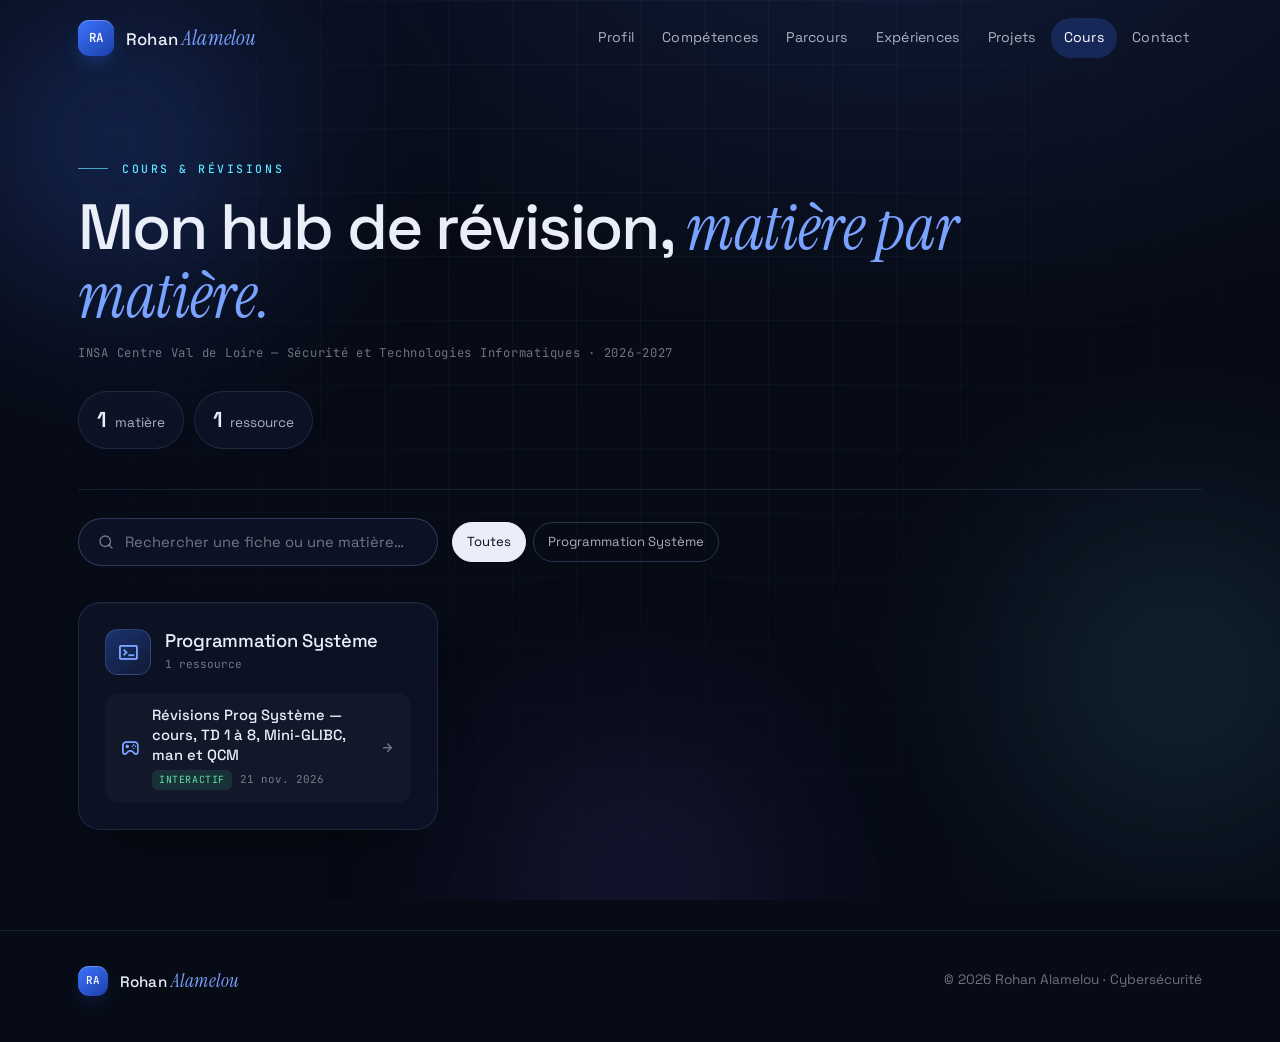
==== commit 541c95c2: "Force le rechargement des CSS/JS après une mise à jour Ajoute un numéro de version aux liens CSS et " ====
--- a/cours.html
+++ b/cours.html
@@ -10,8 +10,8 @@
     <link rel="preconnect" href="https://fonts.googleapis.com">
     <link rel="preconnect" href="https://fonts.gstatic.com" crossorigin>
     <link href="https://fonts.googleapis.com/css2?family=Instrument+Serif:ital@0;1&family=JetBrains+Mono:wght@400;500&family=Space+Grotesk:wght@300;400;500;600;700&display=swap" rel="stylesheet">
-    <link rel="stylesheet" href="assets/css/site.css">
-    <link rel="stylesheet" href="assets/css/cours.css">
+    <link rel="stylesheet" href="assets/css/site.css?v=202611222354">
+    <link rel="stylesheet" href="assets/css/cours.css?v=202611222354">
     <link rel="stylesheet" href="https://cdn.jsdelivr.net/npm/boxicons@2.1.4/css/boxicons.min.css">
 </head>
 <body>
@@ -71,8 +71,8 @@
         </div>
     </footer>
 
-    <script src="assets/js/site.js"></script>
-    <script src="assets/js/cours-data.js"></script>
-    <script src="assets/js/cours.js"></script>
+    <script src="assets/js/site.js?v=202611222354"></script>
+    <script src="assets/js/cours-data.js?v=202611222354"></script>
+    <script src="assets/js/cours.js?v=202611222354"></script>
 </body>
 </html>
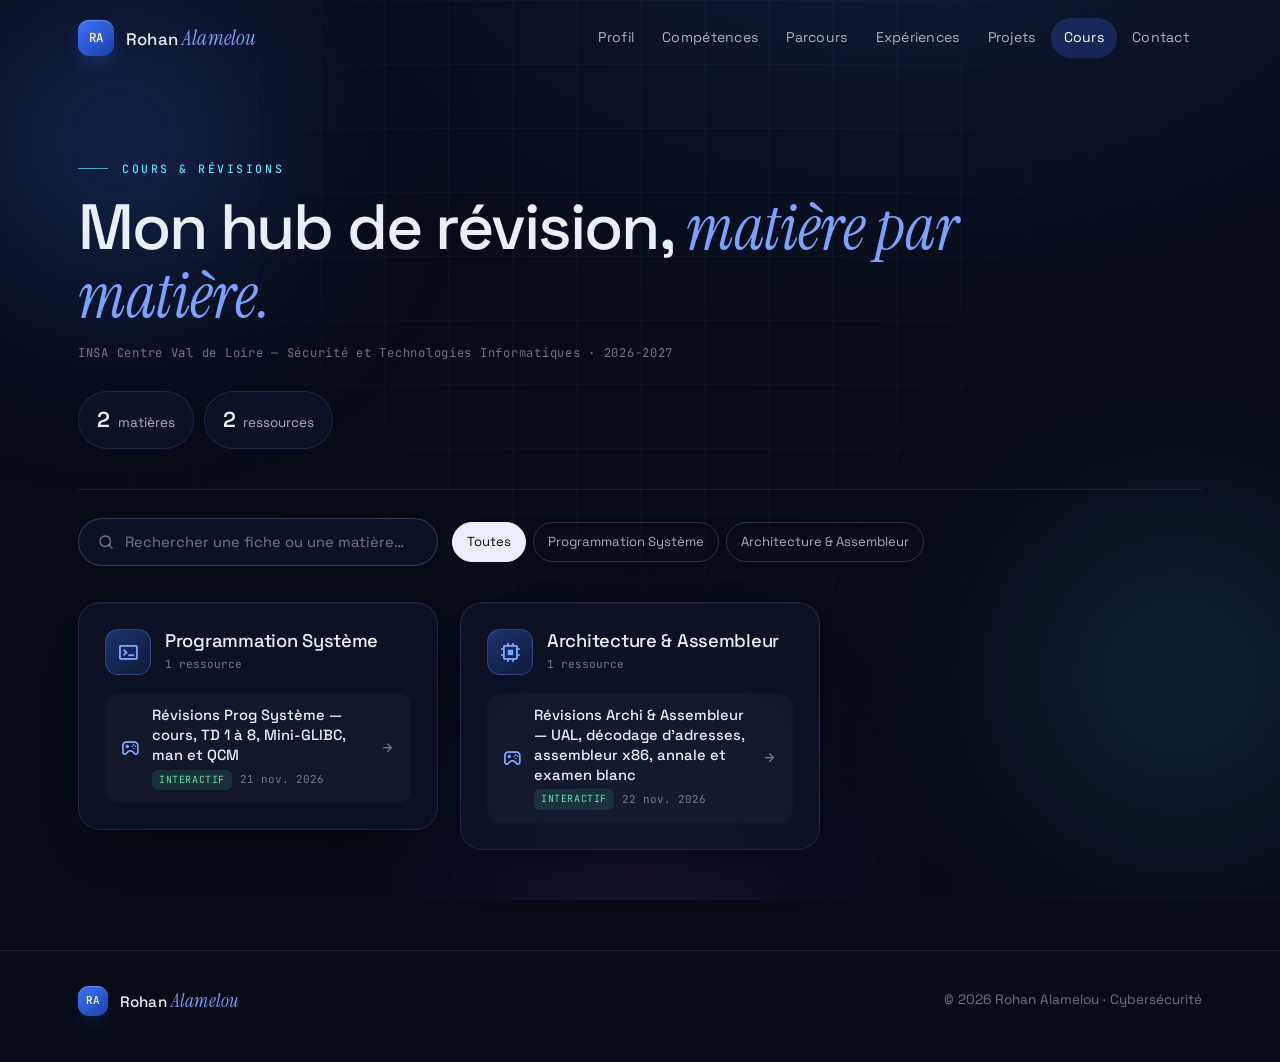
==== commit 541677cf: "Ajoute la page de révision Architecture & Assembleur - revisions/archi-assembleur.html : plan, quoi " ====
--- a/cours.html
+++ b/cours.html
@@ -10,8 +10,8 @@
     <link rel="preconnect" href="https://fonts.googleapis.com">
     <link rel="preconnect" href="https://fonts.gstatic.com" crossorigin>
     <link href="https://fonts.googleapis.com/css2?family=Instrument+Serif:ital@0;1&family=JetBrains+Mono:wght@400;500&family=Space+Grotesk:wght@300;400;500;600;700&display=swap" rel="stylesheet">
-    <link rel="stylesheet" href="assets/css/site.css?v=202611222354">
-    <link rel="stylesheet" href="assets/css/cours.css?v=202611222354">
+    <link rel="stylesheet" href="assets/css/site.css?v=202611230021">
+    <link rel="stylesheet" href="assets/css/cours.css?v=202611230021">
     <link rel="stylesheet" href="https://cdn.jsdelivr.net/npm/boxicons@2.1.4/css/boxicons.min.css">
 </head>
 <body>
@@ -71,8 +71,8 @@
         </div>
     </footer>
 
-    <script src="assets/js/site.js?v=202611222354"></script>
-    <script src="assets/js/cours-data.js?v=202611222354"></script>
-    <script src="assets/js/cours.js?v=202611222354"></script>
+    <script src="assets/js/site.js?v=202611230021"></script>
+    <script src="assets/js/cours-data.js?v=202611230021"></script>
+    <script src="assets/js/cours.js?v=202611230021"></script>
 </body>
 </html>
